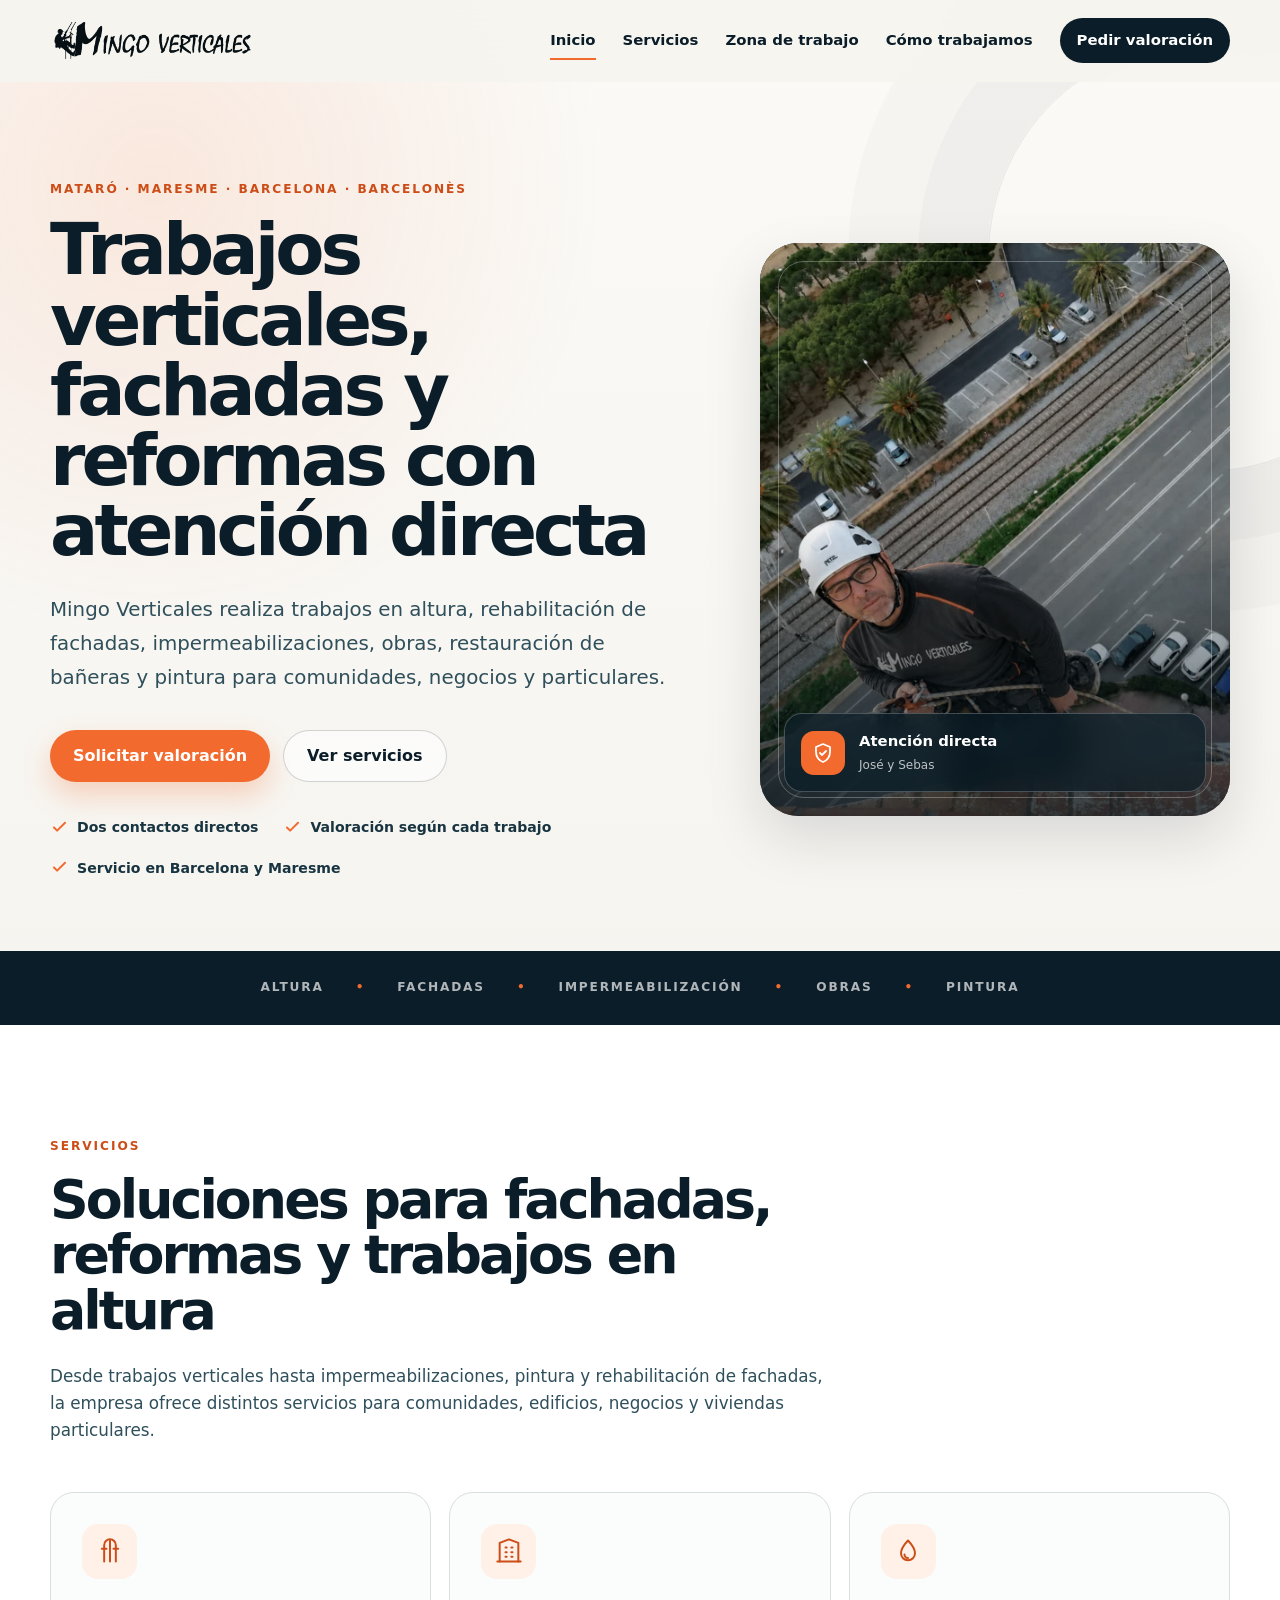
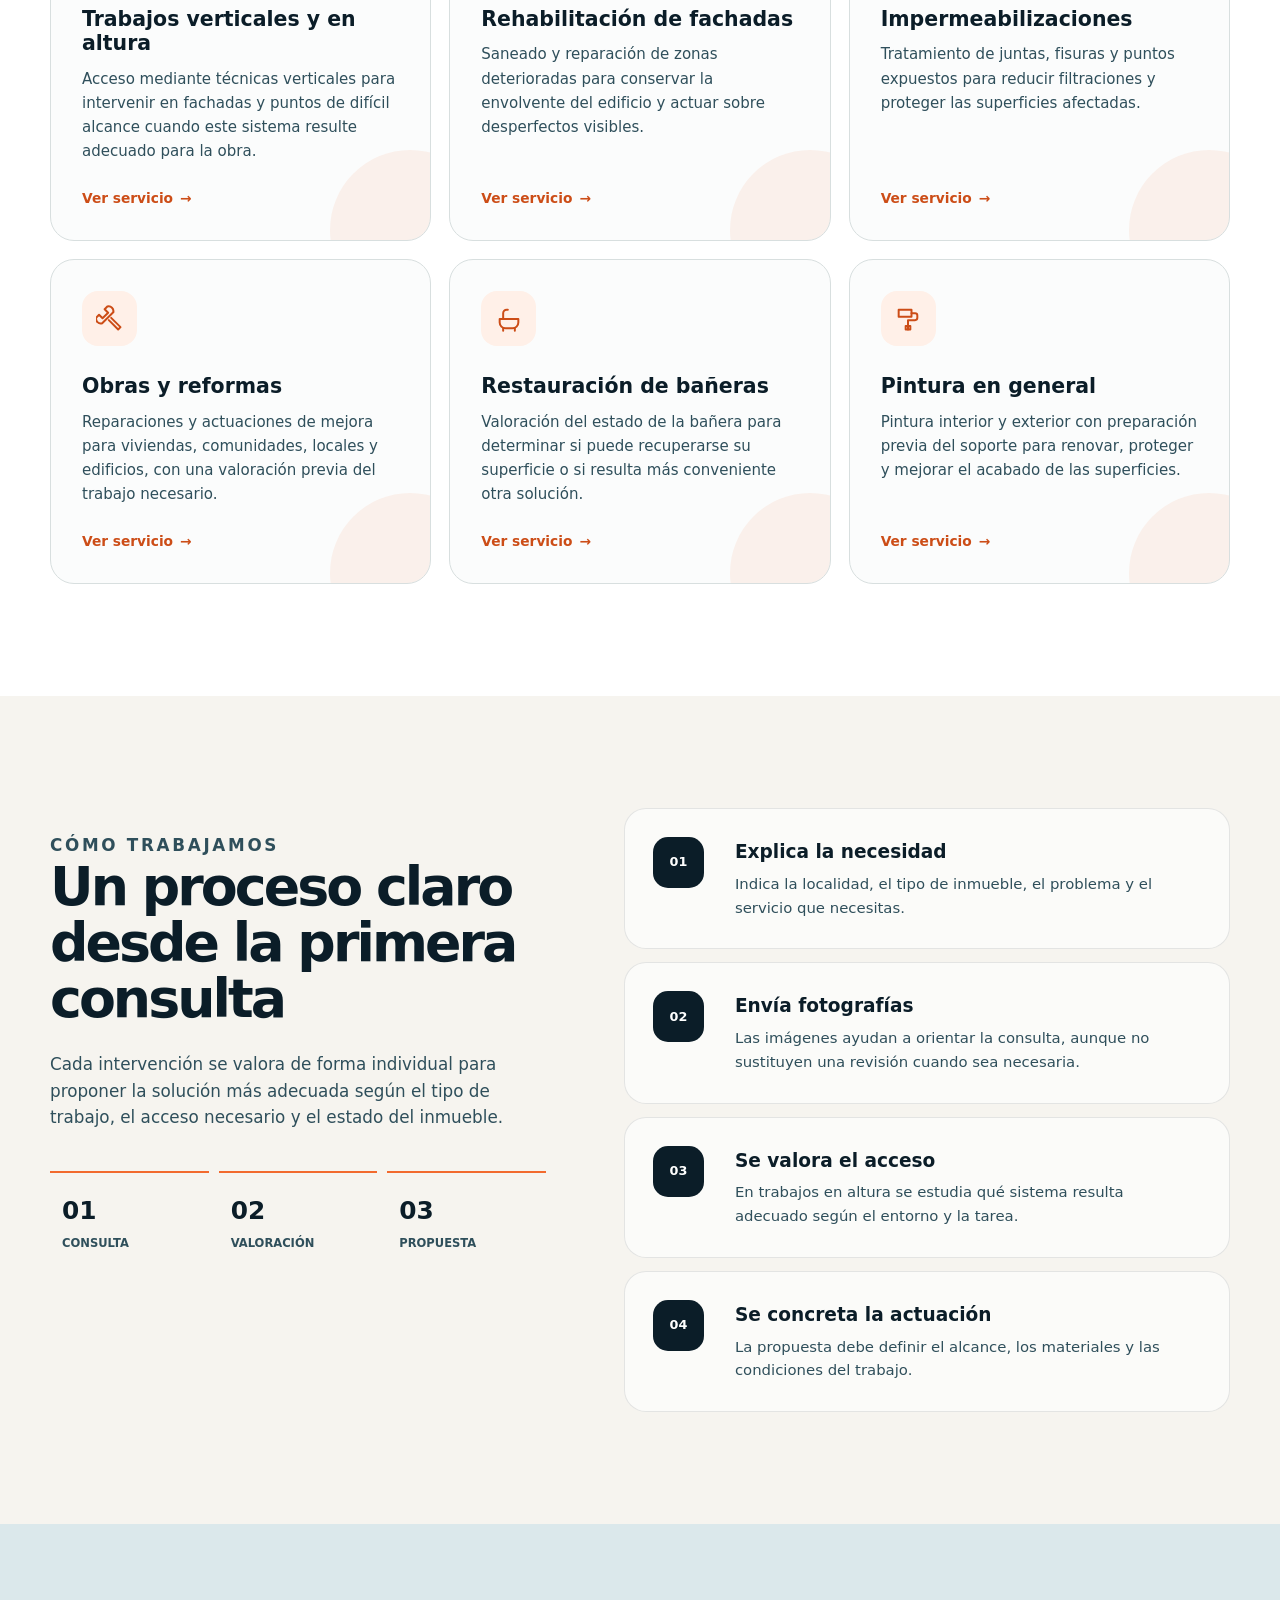
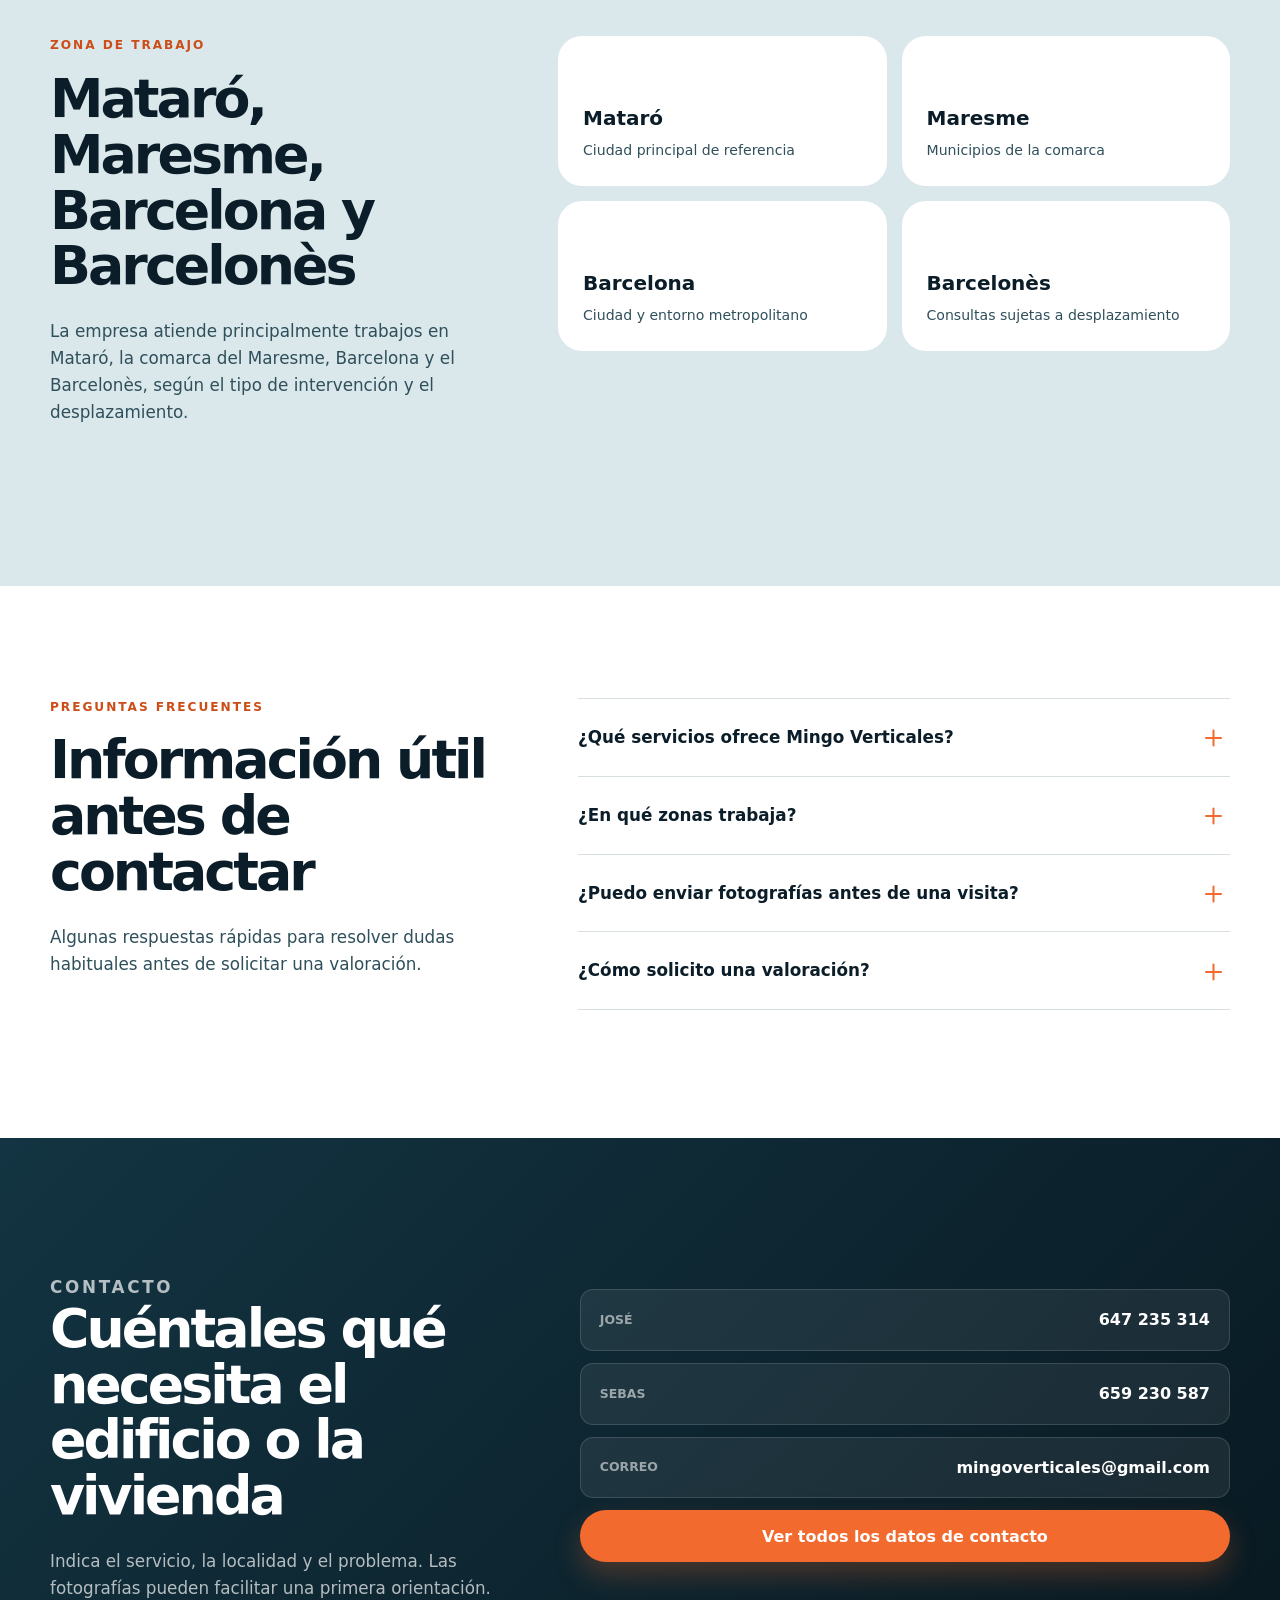
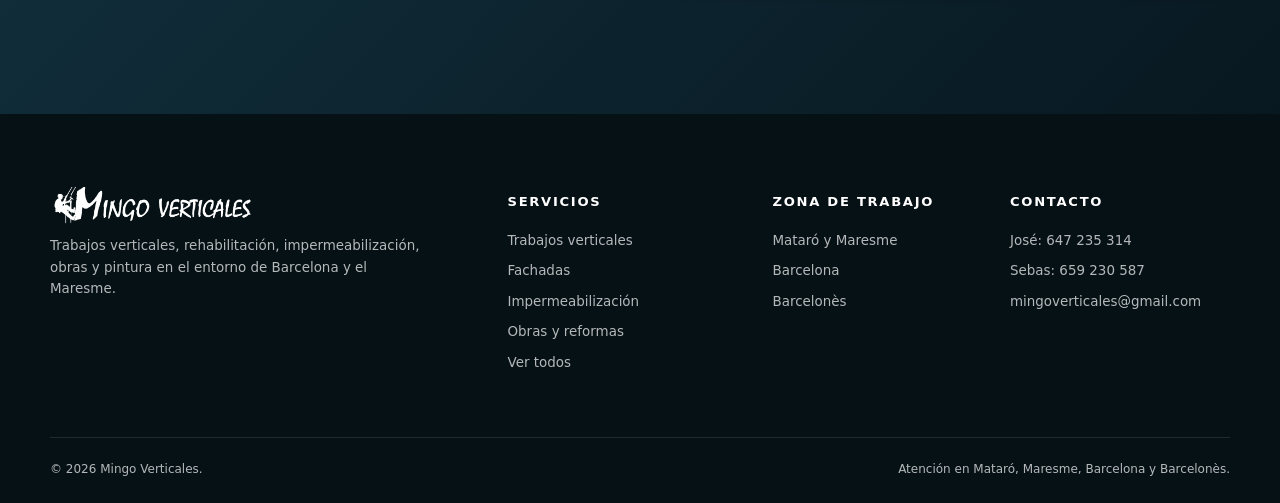
==== index.html @ 0004c6b4 "WEB MINGO-VERTICALES V1" ====
<!DOCTYPE html>
<html lang="es">
<head>
  <meta charset="UTF-8">
  <meta name="viewport" content="width=device-width, initial-scale=1.0">
  <meta name="theme-color" content="#0b1d28">
  <meta name="description" content="Trabajos verticales, rehabilitación de fachadas, impermeabilizaciones, obras, restauración de bañeras y pintura en Mataró, Maresme y Barcelona.">
  <meta name="robots" content="index, follow, max-image-preview:large">
  <title>Mingo Verticales | Trabajos verticales en Mataró y Barcelona</title>
  <meta property="og:type" content="website">
  <meta property="og:locale" content="es_ES">
  <meta property="og:site_name" content="Mingo Verticales">
  <meta property="og:title" content="Mingo Verticales | Trabajos verticales en Mataró y Barcelona">
  <meta property="og:description" content="Trabajos verticales, rehabilitación de fachadas, impermeabilizaciones, obras, restauración de bañeras y pintura en Mataró, Maresme y Barcelona.">
  <meta property="og:image" content="assets/operario-mingo-verticales.jpg">
  <meta name="twitter:card" content="summary_large_image">
  <link rel="icon" type="image/png" href="assets/mingo-icon-operario.png">
  <link rel="stylesheet" href="styles.css">
  <script src="script.js" defer></script>
  <script type="application/ld+json">
{
  "@context": "https://schema.org",
  "@graph": [
    {
      "@type": [
        "HomeAndConstructionBusiness",
        "LocalBusiness"
      ],
      "@id": "#business",
      "name": "Mingo Verticales",
      "description": "Empresa de trabajos verticales, rehabilitación de fachadas, impermeabilizaciones, obras, restauración de bañeras y pintura.",
      "email": "mailto:mingoverticales@gmail.com",
      "telephone": [
        "+34647235314",
        "+34659230587"
      ],
      "areaServed": [
        {
          "@type": "City",
          "name": "Mataró"
        },
        {
          "@type": "AdministrativeArea",
          "name": "Maresme"
        },
        {
          "@type": "City",
          "name": "Barcelona"
        },
        {
          "@type": "AdministrativeArea",
          "name": "Barcelonès"
        }
      ],
      "contactPoint": [
        {
          "@type": "ContactPoint",
          "name": "José",
          "telephone": "+34647235314",
          "contactType": "presupuestos"
        },
        {
          "@type": "ContactPoint",
          "name": "Sebas",
          "telephone": "+34659230587",
          "contactType": "presupuestos"
        }
      ],
      "serviceType": [
        "Trabajos verticales y en altura",
        "Rehabilitación de fachadas",
        "Impermeabilizaciones",
        "Obras y reformas",
        "Restauración de bañeras",
        "Pintura en general"
      ]
    },
    {
      "@type": "WebSite",
      "@id": "#website",
      "name": "Mingo Verticales",
      "inLanguage": "es"
    }
  ]
}
  </script>
</head><body>
  <a class="skip-link" href="#contenido">Saltar al contenido</a>
  <header class="site-header">
    <div class="container header-inner">
      <a class="brand" href="index.html" aria-label="Mingo Verticales, inicio">
        <img class="brand-logo" src="assets/mingo-logo-operario.png" alt="Mingo Verticales" width="300" height="100">
      </a>
      <button class="menu-toggle" type="button" aria-expanded="false" aria-controls="main-nav" aria-label="Abrir menú">
        <span></span><span></span><span></span>
      </button>
      <nav class="main-nav" id="main-nav" aria-label="Navegación principal">
        <a class="active" aria-current="page" href="index.html">Inicio</a> <a href="servicios/">Servicios</a> <a href="index.html#zona">Zona de trabajo</a> <a href="index.html#como-trabajamos">Cómo trabajamos</a> <a class="nav-cta" href="contacto/">Pedir valoración</a>
      </nav>
    </div>
  </header>
  <main id="contenido">
    <section class="hero" aria-labelledby="hero-title">
      <div class="hero-grid container">
        <div class="hero-copy reveal">
          <p class="eyebrow">Mataró · Maresme · Barcelona · Barcelonès</p>
          <h1 id="hero-title">Trabajos verticales, fachadas y reformas con atención directa</h1>
          <p class="hero-lead">Mingo Verticales realiza trabajos en altura, rehabilitación de fachadas, impermeabilizaciones, obras, restauración de bañeras y pintura para comunidades, negocios y particulares.</p>
          <div class="hero-actions">
            <a class="button button-primary" href="contacto/">Solicitar valoración</a>
            <a class="button button-secondary" href="servicios/">Ver servicios</a>
          </div>
          <ul class="hero-points" aria-label="Información principal">
            <li><svg viewBox="0 0 24 24" aria-hidden="true"><path d="m5 12 4 4L19 6"/></svg>Dos contactos directos</li>
            <li><svg viewBox="0 0 24 24" aria-hidden="true"><path d="m5 12 4 4L19 6"/></svg>Valoración según cada trabajo</li>
            <li><svg viewBox="0 0 24 24" aria-hidden="true"><path d="m5 12 4 4L19 6"/></svg>Servicio en Barcelona y Maresme</li>
          </ul>
        </div>
        <div class="hero-media reveal" aria-label="Operario de Mingo Verticales trabajando en altura">
          <picture>
            <source type="image/webp" srcset="assets/operario-mingo-verticales-640.webp 640w, assets/operario-mingo-verticales-1000.webp 1000w" sizes="(max-width: 780px) 92vw, 42vw">
            <img src="assets/operario-mingo-verticales.jpg" alt="Operario de Mingo Verticales equipado para realizar trabajos en altura" width="1254" height="1254" fetchpriority="high">
          </picture>
          <div class="hero-media-shade" aria-hidden="true"></div>
          <div class="hero-badge"><span class="hero-badge-icon" aria-hidden="true"><svg viewBox="0 0 24 24"><path d="M12 3 5 6v5c0 4.6 2.9 8.8 7 10 4.1-1.2 7-5.4 7-10V6l-7-3Z"/><path d="m9 12 2 2 4-4"/></svg></span><span><strong>Atención directa</strong><small>José y Sebas</small></span></div>
        </div>
      </div>
      <div class="hero-strip" aria-hidden="true"><span>Altura</span><span>Fachadas</span><span>Impermeabilización</span><span>Obras</span><span>Pintura</span></div>
    </section>

    <section class="section services" id="servicios" aria-labelledby="services-title">
      <div class="container">
        <div class="section-heading reveal">
          <p class="eyebrow">Servicios</p>
          <h2 id="services-title">Soluciones para fachadas, reformas y trabajos en altura</h2>
          <p>Desde trabajos verticales hasta impermeabilizaciones, pintura y rehabilitación de fachadas, la empresa ofrece distintos servicios para comunidades, edificios, negocios y viviendas particulares.</p>
        </div>
        <div class="services-grid"><a class="service-card reveal" href="servicios/trabajos-verticales/" aria-label="Más información sobre trabajos verticales y en altura">
      <span class="service-icon"><svg viewBox="0 0 24 24" aria-hidden="true"><path d="M7 21V7a5 5 0 0 1 10 0v14"/><path d="M5 10h4M15 10h4M12 3v18"/></svg></span>
      <h3>Trabajos verticales y en altura</h3>
      <p>Acceso mediante técnicas verticales para intervenir en fachadas y puntos de difícil alcance cuando este sistema resulte adecuado para la obra.</p>
      <span class="card-link">Ver servicio <span aria-hidden="true">→</span></span>
    </a>
<a class="service-card reveal" href="servicios/rehabilitacion-fachadas/" aria-label="Más información sobre rehabilitación de fachadas">
      <span class="service-icon"><svg viewBox="0 0 24 24" aria-hidden="true"><path d="M4 21V5l8-3 8 3v16"/><path d="M9 9h1M14 9h1M9 13h1M14 13h1M9 17h1M14 17h1M2 21h20"/></svg></span>
      <h3>Rehabilitación de fachadas</h3>
      <p>Saneado y reparación de zonas deterioradas para conservar la envolvente del edificio y actuar sobre desperfectos visibles.</p>
      <span class="card-link">Ver servicio <span aria-hidden="true">→</span></span>
    </a>
<a class="service-card reveal" href="servicios/impermeabilizaciones/" aria-label="Más información sobre impermeabilizaciones">
      <span class="service-icon"><svg viewBox="0 0 24 24" aria-hidden="true"><path d="M12 3s6 6.2 6 11a6 6 0 0 1-12 0c0-4.8 6-11 6-11Z"/><path d="M9 15a3 3 0 0 0 3 3"/></svg></span>
      <h3>Impermeabilizaciones</h3>
      <p>Tratamiento de juntas, fisuras y puntos expuestos para reducir filtraciones y proteger las superficies afectadas.</p>
      <span class="card-link">Ver servicio <span aria-hidden="true">→</span></span>
    </a>
<a class="service-card reveal" href="servicios/obras-reformas/" aria-label="Más información sobre obras y reformas">
      <span class="service-icon"><svg viewBox="0 0 24 24" aria-hidden="true"><path d="M14.7 6.3a4 4 0 0 0-5-5L7.4 3.6l3 3-4.8 4.8-3-3-2.3 2.3a4 4 0 0 0 5 5L15 6"/><path d="m13 11 8 8-2 2-8-8"/></svg></span>
      <h3>Obras y reformas</h3>
      <p>Reparaciones y actuaciones de mejora para viviendas, comunidades, locales y edificios, con una valoración previa del trabajo necesario.</p>
      <span class="card-link">Ver servicio <span aria-hidden="true">→</span></span>
    </a>
<a class="service-card reveal" href="servicios/restauracion-baneras/" aria-label="Más información sobre restauración de bañeras">
      <span class="service-icon"><svg viewBox="0 0 24 24" aria-hidden="true"><path d="M4 12h16v3a5 5 0 0 1-5 5H9a5 5 0 0 1-5-5v-3Z"/><path d="M7 12V7a3 3 0 0 1 3-3h1"/><path d="M7 20v2M17 20v2"/></svg></span>
      <h3>Restauración de bañeras</h3>
      <p>Valoración del estado de la bañera para determinar si puede recuperarse su superficie o si resulta más conveniente otra solución.</p>
      <span class="card-link">Ver servicio <span aria-hidden="true">→</span></span>
    </a>
<a class="service-card reveal" href="servicios/pintura-general/" aria-label="Más información sobre pintura en general">
      <span class="service-icon"><svg viewBox="0 0 24 24" aria-hidden="true"><path d="M4 4h11v6H4z"/><path d="M15 7h3a2 2 0 0 1 2 2v2a2 2 0 0 1-2 2h-6v8"/><path d="M10 18h4v3h-4z"/></svg></span>
      <h3>Pintura en general</h3>
      <p>Pintura interior y exterior con preparación previa del soporte para renovar, proteger y mejorar el acabado de las superficies.</p>
      <span class="card-link">Ver servicio <span aria-hidden="true">→</span></span>
    </a></div>
      </div>
    </section>

    <section class="section advantages" id="como-trabajamos" aria-labelledby="process-title">
      <div class="container split-layout">
        <div class="advantages-panel reveal">
          <p class="eyebrow">Cómo trabajamos</p>
          <h2 id="process-title">Un proceso claro desde la primera consulta</h2>
          <p>Cada intervención se valora de forma individual para proponer la solución más adecuada según el tipo de trabajo, el acceso necesario y el estado del inmueble.</p>
          <div class="metric-row"><div><strong>01</strong><span>Consulta</span></div><div><strong>02</strong><span>Valoración</span></div><div><strong>03</strong><span>Propuesta</span></div></div>
        </div>
        <ol class="process-list">
          <li class="reveal"><span>01</span><div><h3>Explica la necesidad</h3><p>Indica la localidad, el tipo de inmueble, el problema y el servicio que necesitas.</p></div></li>
          <li class="reveal"><span>02</span><div><h3>Envía fotografías</h3><p>Las imágenes ayudan a orientar la consulta, aunque no sustituyen una revisión cuando sea necesaria.</p></div></li>
          <li class="reveal"><span>03</span><div><h3>Se valora el acceso</h3><p>En trabajos en altura se estudia qué sistema resulta adecuado según el entorno y la tarea.</p></div></li>
          <li class="reveal"><span>04</span><div><h3>Se concreta la actuación</h3><p>La propuesta debe definir el alcance, los materiales y las condiciones del trabajo.</p></div></li>
        </ol>
      </div>
    </section>

    <section class="section area-section" id="zona" aria-labelledby="area-title">
      <div class="container area-grid">
        <div class="section-heading compact reveal">
          <p class="eyebrow">Zona de trabajo</p>
          <h2 id="area-title">Mataró, Maresme, Barcelona y Barcelonès</h2>
          <p>La empresa atiende principalmente trabajos en Mataró, la comarca del Maresme, Barcelona y el Barcelonès, según el tipo de intervención y el desplazamiento.</p>
        </div>
        <div class="area-cards">
          <article class="reveal"><strong>Mataró</strong><span>Ciudad principal de referencia</span></article>
          <article class="reveal"><strong>Maresme</strong><span>Municipios de la comarca</span></article>
          <article class="reveal"><strong>Barcelona</strong><span>Ciudad y entorno metropolitano</span></article>
          <article class="reveal"><strong>Barcelonès</strong><span>Consultas sujetas a desplazamiento</span></article>
        </div>
      </div>
    </section>

    <section class="section faq" aria-labelledby="faq-title">
      <div class="container faq-layout">
        <div class="section-heading compact reveal"><p class="eyebrow">Preguntas frecuentes</p><h2 id="faq-title">Información útil antes de contactar</h2><p>Algunas respuestas rápidas para resolver dudas habituales antes de solicitar una valoración.</p></div>
        <div class="faq-list">
          <details class="reveal"><summary>¿Qué servicios ofrece Mingo Verticales?</summary><p>Trabajos en altura, rehabilitación de fachadas, impermeabilizaciones, obras en general, restauración de bañeras y pintura en general.</p></details>
          <details class="reveal"><summary>¿En qué zonas trabaja?</summary><p>Mingo Verticales trabaja principalmente en Mataró, el Maresme, Barcelona y el Barcelonès. Para otros desplazamientos, lo mejor es consultar directamente con la empresa.</p></details>
          <details class="reveal"><summary>¿Puedo enviar fotografías antes de una visita?</summary><p>Sí. Puedes enviarlas a <a href="mailto:mingoverticales@gmail.com">mingoverticales@gmail.com</a> junto con la localidad y una explicación breve del problema.</p></details>
          <details class="reveal"><summary>¿Cómo solicito una valoración?</summary><p>Llama a José al <a href="tel:+34647235314">647 235 314</a>, a Sebas al <a href="tel:+34659230587">659 230 587</a> o utiliza el correo de la empresa.</p></details>
        </div>
      </div>
    </section>

    <section class="section contact contact-simple" aria-labelledby="contact-title">
      <div class="container contact-grid">
        <div class="contact-copy reveal"><p class="eyebrow eyebrow-light">Contacto</p><h2 id="contact-title">Cuéntales qué necesita el edificio o la vivienda</h2><p>Indica el servicio, la localidad y el problema. Las fotografías pueden facilitar una primera orientación.</p></div>
        <div class="contact-options reveal">
          <a href="tel:+34647235314"><span>José</span><strong>647 235 314</strong></a>
          <a href="tel:+34659230587"><span>Sebas</span><strong>659 230 587</strong></a>
          <a href="mailto:mingoverticales@gmail.com"><span>Correo</span><strong>mingoverticales@gmail.com</strong></a>
          <a class="button button-primary" href="contacto/">Ver todos los datos de contacto</a>
        </div>
      </div>
    </section>
  </main>
  <footer class="site-footer">
    <div class="container footer-grid">
      <div>
        <a class="brand brand-footer" href="index.html" aria-label="Mingo Verticales, inicio">
          <img class="brand-logo" src="assets/mingo-logo-operario-blanco.png" alt="Mingo Verticales" width="300" height="100">
        </a>
        <p>Trabajos verticales, rehabilitación, impermeabilización, obras y pintura en el entorno de Barcelona y el Maresme.</p>
      </div>
      <div>
        <h2>Servicios</h2>
        <a href="servicios/trabajos-verticales/">Trabajos verticales</a><a href="servicios/rehabilitacion-fachadas/">Fachadas</a><a href="servicios/impermeabilizaciones/">Impermeabilización</a><a href="servicios/obras-reformas/">Obras y reformas</a>
        <a href="servicios/">Ver todos</a>
      </div>
      <div>
        <h2>Zona de trabajo</h2>
        <p>Mataró y Maresme</p>
        <p>Barcelona</p>
        <p>Barcelonès</p>
      </div>
      <div>
        <h2>Contacto</h2>
        <a href="tel:+34647235314">José: 647 235 314</a>
        <a href="tel:+34659230587">Sebas: 659 230 587</a>
        <a href="mailto:mingoverticales@gmail.com">mingoverticales@gmail.com</a>
      </div>
    </div>
    <div class="container footer-bottom">
      <p>© <span id="current-year"></span> Mingo Verticales.</p>
      <p>Atención en Mataró, Maresme, Barcelona y Barcelonès.</p>
    </div>
  </footer>
</body>
</html>
---- styles.css ----
:root {
  --ink: #0b1d28;
  --ink-soft: #183441;
  --ink-light: #2f4f5b;
  --paper: #f6f4ef;
  --white: #ffffff;
  --line: #d8dfdf;
  --orange: #f26a2e;
  --orange-dark: #cc4d17;
  --orange-soft: #fff0e8;
  --blue-soft: #dbe8eb;
  --success: #176b45;
  --danger: #b42318;
  --shadow: 0 22px 55px rgba(7, 25, 35, 0.13);
  --radius-sm: 14px;
  --radius-md: 24px;
  --radius-lg: 38px;
  --container: 1180px;
  --header-height: 82px;
}

* {
  box-sizing: border-box;
}

html {
  scroll-behavior: smooth;
  scroll-padding-top: calc(var(--header-height) + 20px);
}

body {
  margin: 0;
  color: var(--ink);
  background: var(--paper);
  font-family: Inter, ui-sans-serif, system-ui, -apple-system, BlinkMacSystemFont, "Segoe UI", sans-serif;
  line-height: 1.6;
  text-rendering: optimizeLegibility;
}

body.menu-open {
  overflow: hidden;
}

img,
svg {
  display: block;
  max-width: 100%;
}

a {
  color: inherit;
  text-decoration: none;
}

button,
input,
textarea,
select {
  font: inherit;
}

button,
a {
  -webkit-tap-highlight-color: transparent;
}

button:focus-visible,
a:focus-visible,
input:focus-visible,
textarea:focus-visible,
select:focus-visible,
summary:focus-visible {
  outline: 3px solid rgba(242, 106, 46, 0.42);
  outline-offset: 4px;
}

.container {
  width: min(calc(100% - 40px), var(--container));
  margin-inline: auto;
}

.skip-link {
  position: fixed;
  top: 12px;
  left: 12px;
  z-index: 1000;
  padding: 10px 15px;
  border-radius: 8px;
  background: var(--white);
  color: var(--ink);
  transform: translateY(-150%);
  transition: transform 0.2s ease;
}

.skip-link:focus {
  transform: translateY(0);
}

.site-header {
  position: fixed;
  inset: 0 0 auto;
  z-index: 100;
  height: var(--header-height);
  border-bottom: 1px solid transparent;
  background: rgba(246, 244, 239, 0.9);
  backdrop-filter: blur(18px);
  transition: border-color 0.25s ease, box-shadow 0.25s ease, background 0.25s ease;
}

.site-header.scrolled {
  border-bottom-color: rgba(11, 29, 40, 0.1);
  background: rgba(246, 244, 239, 0.97);
  box-shadow: 0 8px 30px rgba(11, 29, 40, 0.08);
}

.header-inner {
  height: 100%;
  display: flex;
  align-items: center;
  justify-content: space-between;
  gap: 28px;
}

.brand {
  display: inline-flex;
  align-items: center;
  gap: 0;
  flex: 0 0 auto;
}

.brand-logo {
  width: clamp(160px, 18vw, 205px);
  height: auto;
  display: block;
}

.brand-footer .brand-logo {
  width: min(205px, 100%);
}

.brand-mark {
  width: 45px;
  height: 45px;
  display: grid;
  place-items: center;
  border-radius: 12px;
  color: var(--white);
  background: var(--orange);
  box-shadow: 0 8px 20px rgba(242, 106, 46, 0.24);
}

.brand-mark svg {
  width: 28px;
  height: 28px;
  fill: currentColor;
}

.brand-text {
  display: grid;
  line-height: 1;
}

.brand-text strong {
  font-size: 1.12rem;
  letter-spacing: 0.01em;
}

.brand-text small {
  margin-top: 4px;
  color: var(--ink-light);
  font-size: 0.7rem;
  font-weight: 800;
  letter-spacing: 0.18em;
  text-transform: uppercase;
}

.main-nav {
  display: flex;
  align-items: center;
  gap: 27px;
  font-size: 0.93rem;
  font-weight: 700;
}

.main-nav a:not(.nav-cta) {
  position: relative;
}

.main-nav a:not(.nav-cta)::after {
  content: "";
  position: absolute;
  right: 0;
  bottom: -8px;
  left: 0;
  height: 2px;
  background: var(--orange);
  transform: scaleX(0);
  transform-origin: right;
  transition: transform 0.25s ease;
}

.main-nav a:hover::after,
.main-nav a.active::after {
  transform: scaleX(1);
  transform-origin: left;
}

.nav-cta {
  padding: 11px 17px;
  border-radius: 999px;
  color: var(--white);
  background: var(--ink);
  transition: transform 0.2s ease, background 0.2s ease;
}

.nav-cta:hover {
  background: var(--orange-dark);
  transform: translateY(-2px);
}

.menu-toggle {
  width: 46px;
  height: 46px;
  display: none;
  place-items: center;
  border: 1px solid rgba(11, 29, 40, 0.14);
  border-radius: 12px;
  background: transparent;
  cursor: pointer;
}

.menu-toggle span {
  position: absolute;
  width: 21px;
  height: 2px;
  border-radius: 4px;
  background: var(--ink);
  transition: transform 0.25s ease, opacity 0.2s ease;
}

.menu-toggle span:nth-child(1) {
  transform: translateY(-7px);
}

.menu-toggle span:nth-child(3) {
  transform: translateY(7px);
}

.menu-toggle[aria-expanded="true"] span:nth-child(1) {
  transform: rotate(45deg);
}

.menu-toggle[aria-expanded="true"] span:nth-child(2) {
  opacity: 0;
}

.menu-toggle[aria-expanded="true"] span:nth-child(3) {
  transform: rotate(-45deg);
}

.hero {
  position: relative;
  overflow: hidden;
  padding-top: calc(var(--header-height) + 54px);
  background:
    radial-gradient(circle at 12% 18%, rgba(242, 106, 46, 0.12), transparent 32%),
    linear-gradient(180deg, #fbfaf7 0%, var(--paper) 100%);
}

.hero::after {
  content: "";
  position: absolute;
  top: 40px;
  right: -140px;
  width: 430px;
  height: 430px;
  border: 1px solid rgba(11, 29, 40, 0.08);
  border-radius: 50%;
  box-shadow: 0 0 0 70px rgba(11, 29, 40, 0.025), 0 0 0 140px rgba(11, 29, 40, 0.018);
  pointer-events: none;
}

.hero-grid {
  position: relative;
  z-index: 1;
  min-height: 690px;
  display: grid;
  grid-template-columns: minmax(0, 1.02fr) minmax(380px, 0.78fr);
  align-items: center;
  gap: 70px;
  padding-block: 44px 72px;
}

.eyebrow {
  margin: 0 0 15px;
  color: var(--orange-dark);
  font-size: 0.76rem;
  font-weight: 900;
  letter-spacing: 0.16em;
  text-transform: uppercase;
}

.eyebrow-light {
  color: #ffb18f;
}

.hero h1,
.section-heading h2,
.advantages-panel h2,
.safety h2,
.contact h2 {
  margin: 0;
  font-size: clamp(2.55rem, 5.6vw, 5.45rem);
  line-height: 0.98;
  letter-spacing: -0.055em;
}

.hero h1 {
  max-width: 790px;
}

.hero-lead {
  max-width: 690px;
  margin: 27px 0 0;
  color: var(--ink-light);
  font-size: clamp(1.04rem, 1.7vw, 1.24rem);
  line-height: 1.72;
}

.hero-actions {
  display: flex;
  flex-wrap: wrap;
  gap: 13px;
  margin-top: 35px;
}

.button {
  min-height: 52px;
  display: inline-flex;
  align-items: center;
  justify-content: center;
  padding: 13px 23px;
  border: 0;
  border-radius: 999px;
  font-weight: 850;
  line-height: 1.2;
  cursor: pointer;
  transition: transform 0.2s ease, box-shadow 0.2s ease, background 0.2s ease;
}

.button:hover {
  transform: translateY(-3px);
}

.button-primary {
  color: var(--white);
  background: var(--orange);
  box-shadow: 0 13px 28px rgba(242, 106, 46, 0.27);
}

.button-primary:hover {
  background: var(--orange-dark);
  box-shadow: 0 16px 34px rgba(204, 77, 23, 0.31);
}

.button-secondary {
  border: 1px solid rgba(11, 29, 40, 0.18);
  color: var(--ink);
  background: rgba(255, 255, 255, 0.55);
}

.button-secondary:hover {
  background: var(--white);
}

.button-full {
  width: 100%;
}

.hero-points {
  display: flex;
  flex-wrap: wrap;
  gap: 18px 25px;
  margin: 34px 0 0;
  padding: 0;
  list-style: none;
  color: var(--ink-soft);
  font-size: 0.88rem;
  font-weight: 750;
}

.hero-points li {
  display: flex;
  align-items: center;
  gap: 8px;
}

.hero-points svg {
  width: 19px;
  height: 19px;
  fill: none;
  stroke: var(--orange);
  stroke-linecap: round;
  stroke-linejoin: round;
  stroke-width: 2.5;
}

.hero-media {
  position: relative;
  width: min(100%, 470px);
  justify-self: end;
  aspect-ratio: 0.82;
  border-radius: var(--radius-lg);
  overflow: hidden;
  background: var(--ink);
  box-shadow: var(--shadow);
  transform: rotate(1.5deg);
}

.hero-media::before {
  content: "";
  position: absolute;
  inset: 18px;
  z-index: 3;
  border: 1px solid rgba(255, 255, 255, 0.28);
  border-radius: calc(var(--radius-lg) - 12px);
  pointer-events: none;
}

.hero-media img {
  width: 100%;
  height: 100%;
  object-fit: cover;
  object-position: 50% 37%;
  filter: saturate(0.9) contrast(1.04);
}

.hero-media-shade {
  position: absolute;
  inset: 0;
  background: linear-gradient(180deg, transparent 45%, rgba(5, 17, 24, 0.76) 100%);
}

.hero-badge {
  position: absolute;
  right: 24px;
  bottom: 24px;
  left: 24px;
  z-index: 4;
  display: flex;
  align-items: center;
  gap: 14px;
  padding: 16px;
  border: 1px solid rgba(255, 255, 255, 0.22);
  border-radius: 18px;
  color: var(--white);
  background: rgba(8, 28, 38, 0.66);
  backdrop-filter: blur(14px);
}

.hero-badge-icon {
  width: 44px;
  height: 44px;
  flex: 0 0 auto;
  display: grid;
  place-items: center;
  border-radius: 13px;
  color: var(--white);
  background: var(--orange);
}

.hero-badge svg {
  width: 24px;
  height: 24px;
  fill: none;
  stroke: currentColor;
  stroke-linecap: round;
  stroke-linejoin: round;
  stroke-width: 1.8;
}

.hero-badge span:last-child {
  display: grid;
}

.hero-badge strong {
  font-size: 0.93rem;
}

.hero-badge small {
  margin-top: 2px;
  color: rgba(255, 255, 255, 0.72);
  font-size: 0.75rem;
}

.hero-strip {
  min-height: 74px;
  display: flex;
  align-items: center;
  justify-content: center;
  flex-wrap: wrap;
  gap: 13px 32px;
  padding: 18px 30px;
  color: rgba(255, 255, 255, 0.68);
  background: var(--ink);
  font-size: 0.76rem;
  font-weight: 850;
  letter-spacing: 0.15em;
  text-transform: uppercase;
}

.hero-strip span:not(:last-child)::after {
  content: "•";
  margin-left: 32px;
  color: var(--orange);
}

.section {
  padding-block: 112px;
}

.section-heading {
  max-width: 780px;
  margin-bottom: 48px;
}

.section-heading.compact {
  max-width: 610px;
}

.section-heading h2,
.advantages-panel h2,
.safety h2,
.contact h2 {
  font-size: clamp(2.15rem, 4.2vw, 4.1rem);
  line-height: 1.04;
}

.section-heading > p:last-child,
.advantages-panel > p,
.safety-copy > p,
.contact-copy > p {
  margin: 24px 0 0;
  color: var(--ink-light);
  font-size: 1.05rem;
}

.services {
  background: var(--white);
}

.services-grid {
  display: grid;
  grid-template-columns: repeat(3, 1fr);
  gap: 18px;
}

.service-card {
  position: relative;
  min-height: 305px;
  padding: 31px;
  border: 1px solid var(--line);
  border-radius: var(--radius-md);
  overflow: hidden;
  background: #fbfcfc;
  transition: transform 0.25s ease, box-shadow 0.25s ease, border-color 0.25s ease;
}

.service-card::after {
  content: "";
  position: absolute;
  right: -60px;
  bottom: -70px;
  width: 160px;
  height: 160px;
  border-radius: 50%;
  background: rgba(242, 106, 46, 0.08);
  transition: transform 0.35s ease;
}

.service-card:hover {
  border-color: rgba(242, 106, 46, 0.42);
  box-shadow: 0 18px 38px rgba(11, 29, 40, 0.09);
  transform: translateY(-6px);
}

.service-card:hover::after {
  transform: scale(1.35);
}

.service-icon {
  width: 55px;
  height: 55px;
  display: grid;
  place-items: center;
  border-radius: 16px;
  color: var(--orange-dark);
  background: var(--orange-soft);
}

.service-icon svg {
  width: 28px;
  height: 28px;
  fill: none;
  stroke: currentColor;
  stroke-linecap: round;
  stroke-linejoin: round;
  stroke-width: 1.7;
}

.service-card h3 {
  margin: 28px 0 11px;
  font-size: 1.28rem;
  line-height: 1.2;
}

.service-card p {
  position: relative;
  z-index: 1;
  margin: 0;
  color: var(--ink-light);
  font-size: 0.94rem;
}

.advantages {
  background: var(--paper);
}

.split-layout {
  display: grid;
  grid-template-columns: 0.9fr 1.1fr;
  gap: 78px;
  align-items: start;
}

.advantages-panel {
  position: sticky;
  top: calc(var(--header-height) + 42px);
}

.metric-row {
  display: grid;
  grid-template-columns: repeat(3, 1fr);
  gap: 10px;
  margin-top: 40px;
}

.metric-row div {
  padding: 18px 12px;
  border-top: 2px solid var(--orange);
}

.metric-row strong,
.metric-row span {
  display: block;
}

.metric-row strong {
  font-size: 1.55rem;
}

.metric-row span {
  margin-top: 5px;
  color: var(--ink-light);
  font-size: 0.72rem;
  font-weight: 800;
  line-height: 1.35;
  text-transform: uppercase;
}

.process-list {
  display: grid;
  gap: 13px;
  margin: 0;
  padding: 0;
  list-style: none;
}

.process-list li {
  display: grid;
  grid-template-columns: 58px 1fr;
  gap: 24px;
  padding: 28px;
  border: 1px solid rgba(11, 29, 40, 0.1);
  border-radius: 22px;
  background: rgba(255, 255, 255, 0.6);
}

.process-list > li > span {
  width: 51px;
  height: 51px;
  display: grid;
  place-items: center;
  border-radius: 15px;
  color: var(--white);
  background: var(--ink);
  font-size: 0.8rem;
  font-weight: 900;
}

.process-list h3 {
  margin: 0 0 6px;
  font-size: 1.16rem;
}

.process-list p {
  margin: 0;
  color: var(--ink-light);
  font-size: 0.93rem;
}

.safety {
  position: relative;
  overflow: hidden;
  color: var(--white);
  background: var(--ink);
}

.safety::before {
  content: "";
  position: absolute;
  inset: 0;
  background:
    linear-gradient(90deg, rgba(242, 106, 46, 0.08) 1px, transparent 1px),
    linear-gradient(rgba(242, 106, 46, 0.08) 1px, transparent 1px);
  background-size: 46px 46px;
  mask-image: linear-gradient(90deg, black, transparent 78%);
}

.safety-grid {
  position: relative;
  z-index: 1;
  display: grid;
  grid-template-columns: 0.84fr 1.16fr;
  gap: 70px;
  align-items: center;
}

.safety-copy > p {
  color: rgba(255, 255, 255, 0.7);
}

.text-link {
  display: inline-flex;
  align-items: center;
  gap: 11px;
  margin-top: 28px;
  color: #ffb18f;
  font-weight: 850;
}

.text-link span {
  transition: transform 0.2s ease;
}

.text-link:hover span {
  transform: translateX(5px);
}

.safety-features {
  display: grid;
  grid-template-columns: repeat(2, 1fr);
  gap: 14px;
}

.safety-features article {
  min-height: 220px;
  padding: 25px;
  border: 1px solid rgba(255, 255, 255, 0.12);
  border-radius: 21px;
  background: rgba(255, 255, 255, 0.055);
}

.safety-features strong {
  color: var(--orange);
  font-size: 0.78rem;
  letter-spacing: 0.15em;
}

.safety-features h3 {
  margin: 45px 0 8px;
  font-size: 1.12rem;
}

.safety-features p {
  margin: 0;
  color: rgba(255, 255, 255, 0.64);
  font-size: 0.9rem;
}

.audiences {
  background: var(--blue-soft);
}

.audience-grid {
  display: grid;
  grid-template-columns: repeat(3, 1fr);
  gap: 17px;
}

.audience-grid article {
  min-height: 220px;
  padding: 29px;
  border-radius: 22px;
  background: rgba(255, 255, 255, 0.72);
}

.audience-grid article:nth-child(2) {
  background: var(--ink);
  color: var(--white);
}

.audience-grid h3 {
  margin: 0 0 18px;
  font-size: 1.28rem;
}

.audience-grid p {
  margin: 0;
  color: var(--ink-light);
}

.audience-grid article:nth-child(2) p {
  color: rgba(255, 255, 255, 0.68);
}

.faq {
  background: var(--white);
}

.faq-layout {
  display: grid;
  grid-template-columns: 0.82fr 1.18fr;
  gap: 75px;
  align-items: start;
}

.faq-list {
  border-top: 1px solid var(--line);
}

.faq-list details {
  border-bottom: 1px solid var(--line);
}

.faq-list summary {
  position: relative;
  padding: 25px 48px 25px 0;
  font-size: 1.05rem;
  font-weight: 850;
  cursor: pointer;
  list-style: none;
}

.faq-list summary::-webkit-details-marker {
  display: none;
}

.faq-list summary::before,
.faq-list summary::after {
  content: "";
  position: absolute;
  top: 50%;
  right: 8px;
  width: 17px;
  height: 2px;
  border-radius: 3px;
  background: var(--orange);
  transition: transform 0.2s ease;
}

.faq-list summary::after {
  transform: rotate(90deg);
}

.faq-list details[open] summary::after {
  transform: rotate(0);
}

.faq-list details p {
  max-width: 670px;
  margin: -7px 0 25px;
  padding-right: 45px;
  color: var(--ink-light);
}

.contact {
  color: var(--white);
  background: linear-gradient(135deg, #133442 0%, #081820 100%);
}

.contact-grid {
  display: grid;
  grid-template-columns: 0.82fr 1.18fr;
  gap: 78px;
  align-items: start;
}

.contact-copy {
  position: sticky;
  top: calc(var(--header-height) + 42px);
}

.contact-copy > p {
  color: rgba(255, 255, 255, 0.69);
}

.contact-note {
  display: flex;
  gap: 13px;
  margin-top: 31px;
  padding: 16px;
  border: 1px solid rgba(255, 255, 255, 0.12);
  border-radius: 15px;
  color: rgba(255, 255, 255, 0.72);
  background: rgba(255, 255, 255, 0.055);
  font-size: 0.84rem;
}

.contact-note svg {
  width: 22px;
  height: 22px;
  flex: 0 0 auto;
  fill: none;
  stroke: var(--orange);
  stroke-linecap: round;
  stroke-linejoin: round;
  stroke-width: 1.8;
}

.contact-form {
  padding: 35px;
  border-radius: var(--radius-md);
  color: var(--ink);
  background: var(--white);
  box-shadow: var(--shadow);
}

.form-honeypot {
  position: absolute;
  left: -9999px;
  width: 1px;
  height: 1px;
  overflow: hidden;
}

.contact-note a {
  color: var(--white);
  font-weight: 800;
  text-decoration: underline;
  text-underline-offset: 3px;
}

.form-row {
  margin-bottom: 17px;
}

.form-row-two {
  display: grid;
  grid-template-columns: repeat(2, 1fr);
  gap: 14px;
}

.form-row label,
.form-row-two label {
  display: block;
  margin-bottom: 7px;
  font-size: 0.78rem;
  font-weight: 850;
}

input,
textarea,
select {
  width: 100%;
  border: 1px solid #cfd7d8;
  border-radius: 12px;
  color: var(--ink);
  background: #fafcfc;
  transition: border-color 0.2s ease, box-shadow 0.2s ease, background 0.2s ease;
}

input,
select {
  height: 50px;
  padding: 0 14px;
}

textarea {
  min-height: 130px;
  padding: 13px 14px;
  resize: vertical;
}

input:focus,
textarea:focus,
select:focus {
  border-color: var(--orange);
  background: var(--white);
  box-shadow: 0 0 0 4px rgba(242, 106, 46, 0.11);
  outline: none;
}

input[aria-invalid="true"],
textarea[aria-invalid="true"],
select[aria-invalid="true"] {
  border-color: var(--danger);
}

.checkbox-row {
  display: flex;
  align-items: flex-start;
  gap: 10px;
  margin: 4px 0 5px;
  color: var(--ink-light);
  font-size: 0.82rem;
  cursor: pointer;
}

.checkbox-row input {
  width: 18px;
  height: 18px;
  margin-top: 2px;
  accent-color: var(--orange);
}

.field-error {
  min-height: 18px;
  display: block;
  margin-top: 4px;
  color: var(--danger);
  font-size: 0.72rem;
}

.form-status {
  min-height: 24px;
  margin: 14px 0 0;
  color: var(--success);
  font-size: 0.85rem;
  font-weight: 800;
  text-align: center;
}

.site-footer {
  padding: 70px 0 23px;
  color: rgba(255, 255, 255, 0.7);
  background: #061116;
}

.footer-grid {
  display: grid;
  grid-template-columns: 1.5fr 0.8fr 0.7fr 0.8fr;
  gap: 45px;
}

.brand-footer {
  color: var(--white);
}

.brand-footer .brand-text small {
  color: rgba(255, 255, 255, 0.6);
}

.footer-grid > div:first-child p {
  max-width: 370px;
}

.footer-grid h2 {
  margin: 7px 0 18px;
  color: var(--white);
  font-size: 0.82rem;
  letter-spacing: 0.13em;
  text-transform: uppercase;
}

.footer-grid a,
.footer-grid p {
  display: block;
  margin: 0 0 9px;
  font-size: 0.84rem;
}

.footer-grid a:hover,
.footer-bottom a:hover {
  color: #ffb18f;
}

.footer-bottom {
  display: flex;
  align-items: center;
  justify-content: space-between;
  gap: 25px;
  margin-top: 55px;
  padding-top: 22px;
  border-top: 1px solid rgba(255, 255, 255, 0.1);
  font-size: 0.75rem;
}

.footer-bottom p {
  margin: 0;
}

.footer-bottom div {
  display: flex;
  flex-wrap: wrap;
  gap: 18px;
}

.reveal {
  opacity: 0;
  transform: translateY(24px);
  transition: opacity 0.65s ease, transform 0.65s ease;
}

.reveal.is-visible {
  opacity: 1;
  transform: translateY(0);
}

@media (prefers-reduced-motion: reduce) {
  html {
    scroll-behavior: auto;
  }

  *,
  *::before,
  *::after {
    scroll-behavior: auto !important;
    animation-duration: 0.01ms !important;
    animation-iteration-count: 1 !important;
    transition-duration: 0.01ms !important;
  }

  .reveal {
    opacity: 1;
    transform: none;
  }
}

@media (max-width: 1020px) {
  :root {
    --header-height: 74px;
  }

  .menu-toggle {
    position: relative;
    z-index: 102;
    display: grid;
  }

  .main-nav {
    position: fixed;
    inset: 0;
    z-index: 101;
    display: flex;
    align-items: stretch;
    justify-content: center;
    flex-direction: column;
    gap: 8px;
    padding: 105px 30px 30px;
    background: rgba(246, 244, 239, 0.98);
    transform: translateX(100%);
    transition: transform 0.3s ease;
  }

  .main-nav.is-open {
    transform: translateX(0);
  }

  .main-nav a {
    padding: 13px 0;
    border-bottom: 1px solid rgba(11, 29, 40, 0.1);
    font-size: 1.25rem;
  }

  .main-nav a:not(.nav-cta)::after {
    display: none;
  }

  .nav-cta {
    margin-top: 13px;
    text-align: center;
  }

  .hero-grid {
    min-height: auto;
    grid-template-columns: 1fr 0.78fr;
    gap: 42px;
  }

  .services-grid {
    grid-template-columns: repeat(2, 1fr);
  }

  .split-layout,
  .safety-grid,
  .faq-layout,
  .contact-grid {
    gap: 48px;
  }

  .footer-grid {
    grid-template-columns: 1.4fr repeat(3, 1fr);
    gap: 25px;
  }
}

@media (max-width: 780px) {
  .container {
    width: min(calc(100% - 30px), var(--container));
  }

  .hero {
    padding-top: calc(var(--header-height) + 25px);
  }

  .hero-grid {
    grid-template-columns: 1fr;
    padding-block: 40px 58px;
  }

  .hero-copy {
    max-width: 680px;
  }

  .hero-media {
    width: min(100%, 570px);
    justify-self: center;
    aspect-ratio: 1.08;
    transform: none;
  }

  .hero-media img {
    object-position: 50% 33%;
  }

  .hero-strip span:not(:last-child)::after {
    display: none;
  }

  .section {
    padding-block: 82px;
  }

  .split-layout,
  .safety-grid,
  .faq-layout,
  .contact-grid {
    grid-template-columns: 1fr;
  }

  .advantages-panel,
  .contact-copy {
    position: static;
  }

  .safety-features,
  .audience-grid {
    grid-template-columns: 1fr;
  }

  .safety-features article {
    min-height: 170px;
  }

  .safety-features h3 {
    margin-top: 25px;
  }

  .audience-grid article {
    min-height: auto;
  }

  .footer-grid {
    grid-template-columns: repeat(2, 1fr);
  }

  .footer-grid > div:first-child {
    grid-column: 1 / -1;
  }
}

@media (max-width: 560px) {
  .brand-logo {
    width: 158px;
  }

  .hero h1 {
    font-size: clamp(2.45rem, 13vw, 4rem);
  }

  .hero-actions,
  .hero-actions .button {
    width: 100%;
  }

  .hero-points {
    display: grid;
  }

  .hero-media {
    aspect-ratio: 0.88;
    border-radius: 28px;
  }

  .hero-media::before {
    inset: 12px;
  }

  .hero-badge {
    right: 15px;
    bottom: 15px;
    left: 15px;
  }

  .hero-strip {
    justify-content: flex-start;
    gap: 10px 20px;
  }

  .services-grid,
  .metric-row {
    grid-template-columns: 1fr;
  }

  .service-card {
    min-height: 0;
  }

  .metric-row {
    gap: 0;
  }

  .process-list li {
    grid-template-columns: 47px 1fr;
    gap: 16px;
    padding: 21px;
  }

  .process-list > li > span {
    width: 43px;
    height: 43px;
  }

  .form-row-two {
    grid-template-columns: 1fr;
    gap: 0;
  }

  .contact-form {
    padding: 24px 18px;
  }

  .footer-grid {
    grid-template-columns: 1fr;
  }

  .footer-grid > div:first-child {
    grid-column: auto;
  }

  .footer-bottom {
    align-items: flex-start;
    flex-direction: column;
  }
}

/* =========================================================
   ESTRUCTURA MULTIPÁGINA
   ========================================================= */

.service-card {
  display: flex;
  flex-direction: column;
  color: inherit;
}

.service-card .card-link {
  position: relative;
  z-index: 1;
  display: inline-flex;
  align-items: center;
  gap: 7px;
  margin-top: auto;
  padding-top: 24px;
  color: var(--orange-dark);
  font-size: 0.86rem;
  font-weight: 900;
}

.page-hero {
  padding: calc(var(--header-height) + 80px) 0 86px;
  background:
    radial-gradient(circle at 10% 20%, rgba(242, 106, 46, 0.13), transparent 32%),
    linear-gradient(180deg, #fbfaf7 0%, var(--paper) 100%);
}

.page-hero-grid {
  display: grid;
  grid-template-columns: minmax(0, 1.35fr) minmax(280px, 0.65fr);
  align-items: end;
  gap: 70px;
}

.page-hero h1 {
  max-width: 880px;
  margin: 0;
  font-size: clamp(2.75rem, 5.5vw, 5.5rem);
  line-height: 0.98;
  letter-spacing: -0.055em;
}

.page-lead {
  max-width: 780px;
  margin: 28px 0 0;
  color: var(--ink-light);
  font-size: clamp(1.05rem, 1.7vw, 1.28rem);
}

.breadcrumbs {
  display: flex;
  flex-wrap: wrap;
  gap: 9px;
  margin-bottom: 28px;
  color: var(--ink-light);
  font-size: 0.82rem;
  font-weight: 750;
}

.breadcrumbs a:hover {
  color: var(--orange-dark);
}

.fact-card,
.service-summary {
  padding: 31px;
  border: 1px solid rgba(11, 29, 40, 0.12);
  border-radius: var(--radius-md);
  background: rgba(255, 255, 255, 0.8);
  box-shadow: 0 18px 45px rgba(11, 29, 40, 0.08);
}

.fact-card h2,
.service-summary h2,
.problem-panel h2 {
  margin: 0 0 14px;
  font-size: 1.2rem;
}

.fact-card p {
  margin: 0 0 20px;
  color: var(--ink-light);
}

.service-summary .service-icon-large {
  width: 66px;
  height: 66px;
  margin-bottom: 24px;
}

.service-summary dl {
  margin: 20px 0 0;
}

.service-summary dl > div {
  display: grid;
  grid-template-columns: 88px 1fr;
  gap: 15px;
  padding: 13px 0;
  border-top: 1px solid var(--line);
}

.service-summary dt {
  color: var(--ink-light);
  font-size: 0.78rem;
  font-weight: 850;
  text-transform: uppercase;
}

.service-summary dd {
  margin: 0;
  font-weight: 750;
}

.content-layout {
  display: grid;
  grid-template-columns: minmax(0, 1.35fr) minmax(280px, 0.65fr);
  align-items: start;
  gap: 70px;
}

.article-content {
  max-width: 760px;
}

.article-content h2 {
  margin: 0 0 25px;
  font-size: clamp(2rem, 3.8vw, 3.75rem);
  line-height: 1.05;
  letter-spacing: -0.04em;
}

.article-content h3 {
  margin: 42px 0 15px;
  font-size: 1.35rem;
}

.article-content p {
  margin: 0 0 20px;
  color: var(--ink-light);
  font-size: 1.04rem;
}

.check-list {
  display: grid;
  gap: 12px;
  margin: 22px 0 0;
  padding: 0;
  list-style: none;
}

.check-list li {
  position: relative;
  padding: 15px 18px 15px 48px;
  border: 1px solid var(--line);
  border-radius: 14px;
  background: var(--white);
}

.check-list li::before {
  content: "✓";
  position: absolute;
  top: 14px;
  left: 18px;
  width: 21px;
  height: 21px;
  display: grid;
  place-items: center;
  border-radius: 50%;
  color: var(--white);
  background: var(--orange-dark);
  font-size: 0.72rem;
  font-weight: 900;
}

.problem-panel {
  position: sticky;
  top: calc(var(--header-height) + 28px);
  padding: 30px;
  border-radius: var(--radius-md);
  color: var(--white);
  background: var(--ink);
}

.problem-panel ul {
  display: grid;
  gap: 13px;
  margin: 20px 0 26px;
  padding: 0;
  list-style: none;
}

.problem-panel li {
  padding-bottom: 13px;
  border-bottom: 1px solid rgba(255, 255, 255, 0.13);
  color: rgba(255, 255, 255, 0.78);
}

.problem-contact {
  display: grid;
  gap: 4px;
  padding: 18px;
  border-radius: 14px;
  background: rgba(255, 255, 255, 0.09);
}

.problem-contact span {
  color: rgba(255, 255, 255, 0.58);
  font-size: 0.74rem;
  font-weight: 850;
  letter-spacing: 0.1em;
  text-transform: uppercase;
}

.problem-contact a {
  overflow-wrap: anywhere;
  font-weight: 850;
}

.process-compact {
  background: var(--white);
}

.steps-grid {
  display: grid;
  grid-template-columns: repeat(4, 1fr);
  gap: 16px;
  margin: 0;
  padding: 0;
  list-style: none;
}

.steps-grid li {
  min-height: 240px;
  padding: 27px;
  border: 1px solid var(--line);
  border-radius: var(--radius-md);
  background: #fbfcfc;
}

.steps-grid span {
  color: var(--orange-dark);
  font-size: 0.82rem;
  font-weight: 950;
  letter-spacing: 0.12em;
}

.steps-grid h3 {
  margin: 44px 0 10px;
  font-size: 1.18rem;
}

.steps-grid p {
  margin: 0;
  color: var(--ink-light);
  font-size: 0.92rem;
}

.related-services {
  background: var(--paper);
}

.related-grid {
  display: grid;
  grid-template-columns: repeat(3, 1fr);
  gap: 18px;
}

.related-card {
  display: grid;
  gap: 17px;
  padding: 27px;
  border: 1px solid var(--line);
  border-radius: var(--radius-md);
  background: var(--white);
  transition: transform 0.25s ease, border-color 0.25s ease, box-shadow 0.25s ease;
}

.related-card:hover {
  border-color: rgba(242, 106, 46, 0.42);
  box-shadow: 0 18px 38px rgba(11, 29, 40, 0.09);
  transform: translateY(-5px);
}

.related-card strong {
  font-size: 1.1rem;
}

.related-card > span:last-child {
  color: var(--orange-dark);
  font-size: 0.84rem;
  font-weight: 850;
}

.cta-band {
  color: var(--white);
  background: var(--ink);
}

.cta-band-inner {
  display: flex;
  align-items: center;
  justify-content: space-between;
  gap: 45px;
}

.cta-band h2 {
  max-width: 760px;
  margin: 0;
  font-size: clamp(2rem, 4vw, 4rem);
  line-height: 1.03;
  letter-spacing: -0.045em;
}

.cta-band p:last-child {
  margin: 18px 0 0;
  color: rgba(255, 255, 255, 0.68);
}

.cta-actions {
  display: flex;
  flex-wrap: wrap;
  justify-content: flex-end;
  gap: 12px;
}

.button-light {
  border-color: rgba(255, 255, 255, 0.22);
  color: var(--white);
  background: rgba(255, 255, 255, 0.08);
}

.button-light:hover {
  background: rgba(255, 255, 255, 0.15);
}

.area-section {
  background: var(--blue-soft);
}

.area-grid {
  display: grid;
  grid-template-columns: minmax(0, 0.8fr) minmax(0, 1.2fr);
  align-items: start;
  gap: 60px;
}

.area-cards {
  display: grid;
  grid-template-columns: repeat(2, 1fr);
  gap: 15px;
}

.area-cards article {
  min-height: 150px;
  display: grid;
  align-content: end;
  gap: 5px;
  padding: 25px;
  border-radius: var(--radius-md);
  background: var(--white);
}

.area-cards strong {
  font-size: 1.25rem;
}

.area-cards span {
  color: var(--ink-light);
  font-size: 0.88rem;
}

.contact-simple .contact-grid {
  align-items: center;
}

.contact-options {
  display: grid;
  gap: 12px;
}

.contact-options > a:not(.button) {
  display: flex;
  align-items: center;
  justify-content: space-between;
  gap: 20px;
  padding: 17px 19px;
  border: 1px solid rgba(255, 255, 255, 0.14);
  border-radius: 13px;
  background: rgba(255, 255, 255, 0.07);
}

.contact-options span {
  color: rgba(255, 255, 255, 0.56);
  font-size: 0.78rem;
  font-weight: 800;
  text-transform: uppercase;
}

.contact-options strong {
  overflow-wrap: anywhere;
  text-align: right;
}

.contact-directory-grid {
  display: grid;
  grid-template-columns: repeat(2, 1fr);
  gap: 18px;
}

.contact-person {
  min-height: 270px;
  display: flex;
  flex-direction: column;
  align-items: flex-start;
  padding: 32px;
  border: 1px solid var(--line);
  border-radius: var(--radius-md);
  background: var(--white);
  transition: transform 0.25s ease, border-color 0.25s ease, box-shadow 0.25s ease;
}

.contact-person:hover {
  border-color: rgba(242, 106, 46, 0.42);
  box-shadow: 0 18px 38px rgba(11, 29, 40, 0.09);
  transform: translateY(-5px);
}

.contact-person.contact-email {
  grid-column: 1 / -1;
  min-height: 220px;
}

.contact-label {
  color: var(--orange-dark);
  font-size: 0.74rem;
  font-weight: 900;
  letter-spacing: 0.13em;
  text-transform: uppercase;
}

.contact-person h3 {
  margin: 48px 0 8px;
  font-size: 1.5rem;
}

.contact-person strong {
  overflow-wrap: anywhere;
  font-size: clamp(1.4rem, 3vw, 2.35rem);
  line-height: 1.15;
}

.contact-person .card-link {
  margin-top: auto;
  padding-top: 30px;
  color: var(--orange-dark);
  font-weight: 850;
}

.contact-guide {
  background: var(--blue-soft);
}

.services-hub {
  padding-top: 90px;
}

@media (max-width: 1020px) {
  .page-hero-grid,
  .content-layout,
  .area-grid {
    gap: 42px;
  }

  .steps-grid {
    grid-template-columns: repeat(2, 1fr);
  }
}

@media (max-width: 780px) {
  .page-hero {
    padding: calc(var(--header-height) + 55px) 0 68px;
  }

  .page-hero-grid,
  .content-layout,
  .area-grid {
    grid-template-columns: 1fr;
  }

  .page-hero-grid {
    align-items: start;
  }

  .problem-panel {
    position: static;
  }

  .related-grid {
    grid-template-columns: 1fr;
  }

  .cta-band-inner {
    align-items: flex-start;
    flex-direction: column;
  }

  .cta-actions {
    justify-content: flex-start;
  }
}

@media (max-width: 560px) {
  .page-hero h1 {
    font-size: clamp(2.35rem, 12vw, 3.8rem);
  }

  .steps-grid,
  .area-cards,
  .contact-directory-grid {
    grid-template-columns: 1fr;
  }

  .contact-person.contact-email {
    grid-column: auto;
  }

  .cta-actions,
  .cta-actions .button,
  .cta-band .button {
    width: 100%;
  }

  .contact-options > a:not(.button) {
    align-items: flex-start;
    flex-direction: column;
  }

  .contact-options strong {
    text-align: left;
  }
}
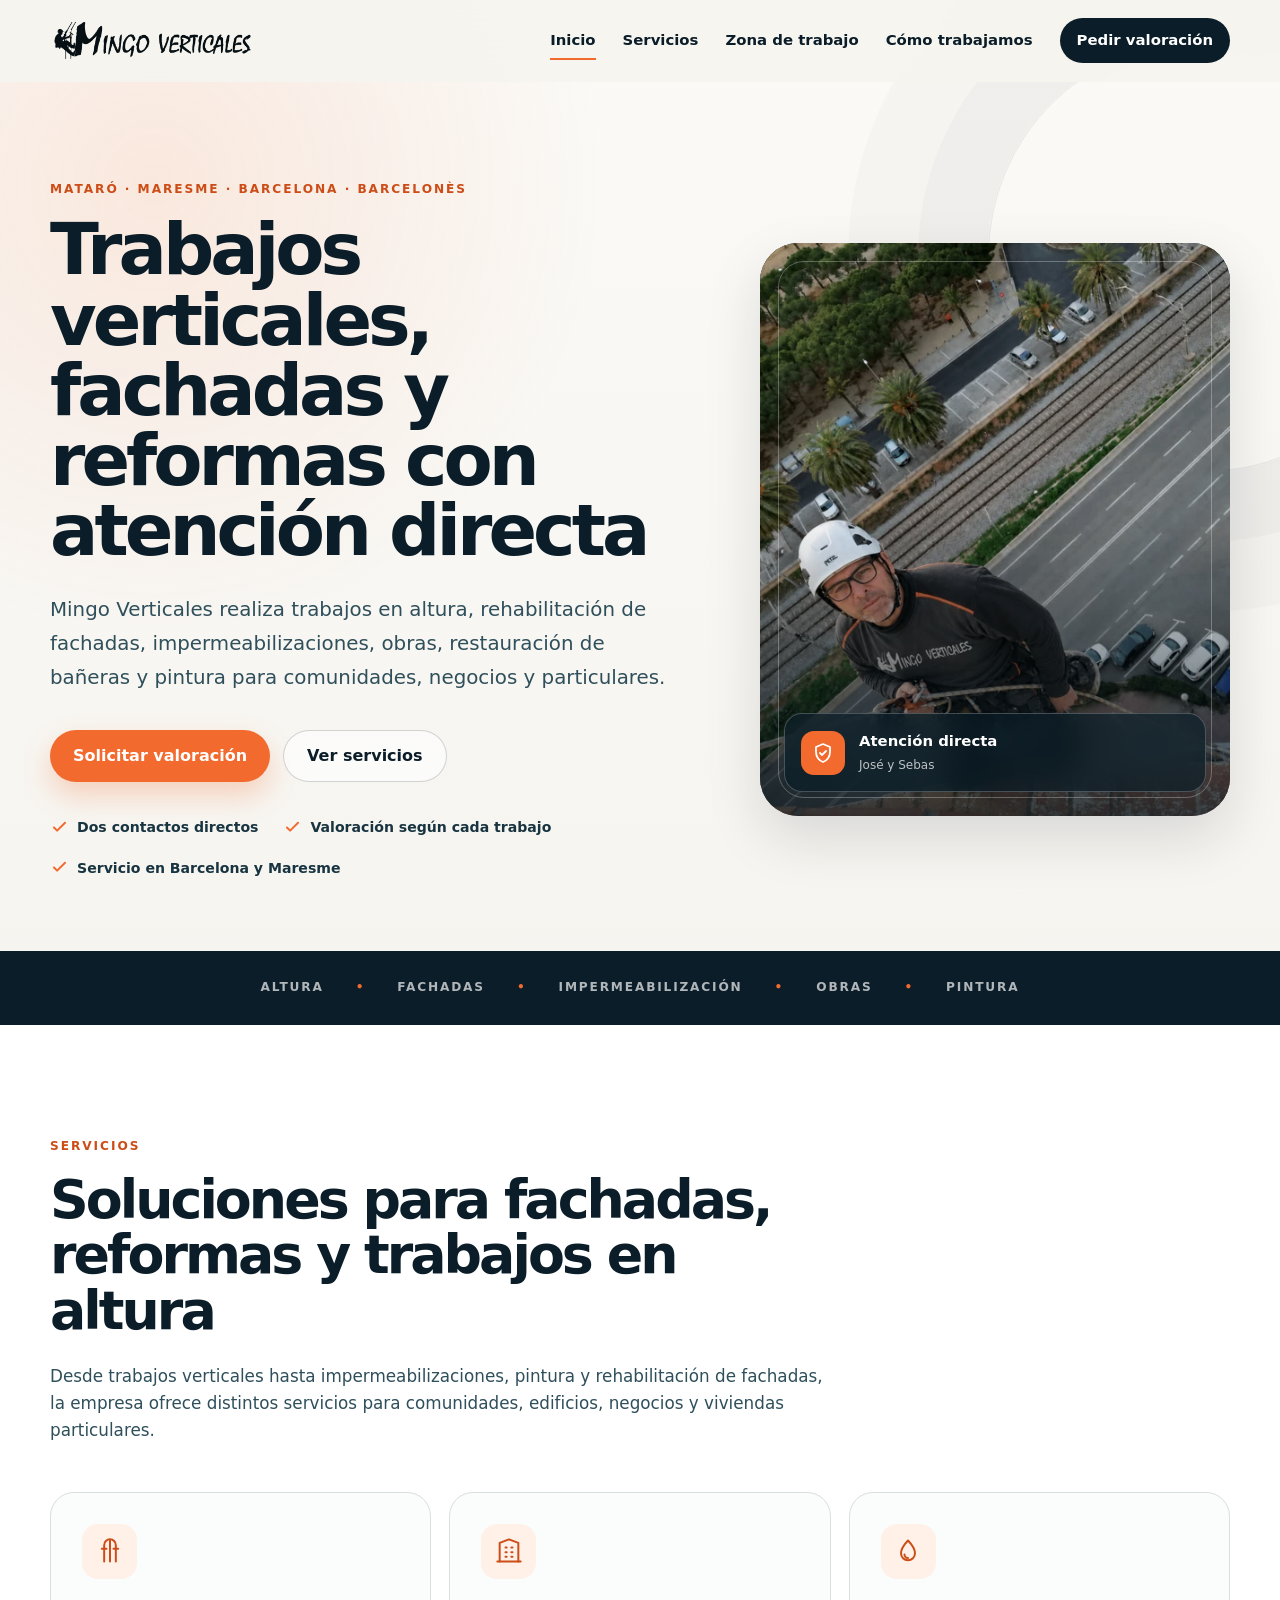
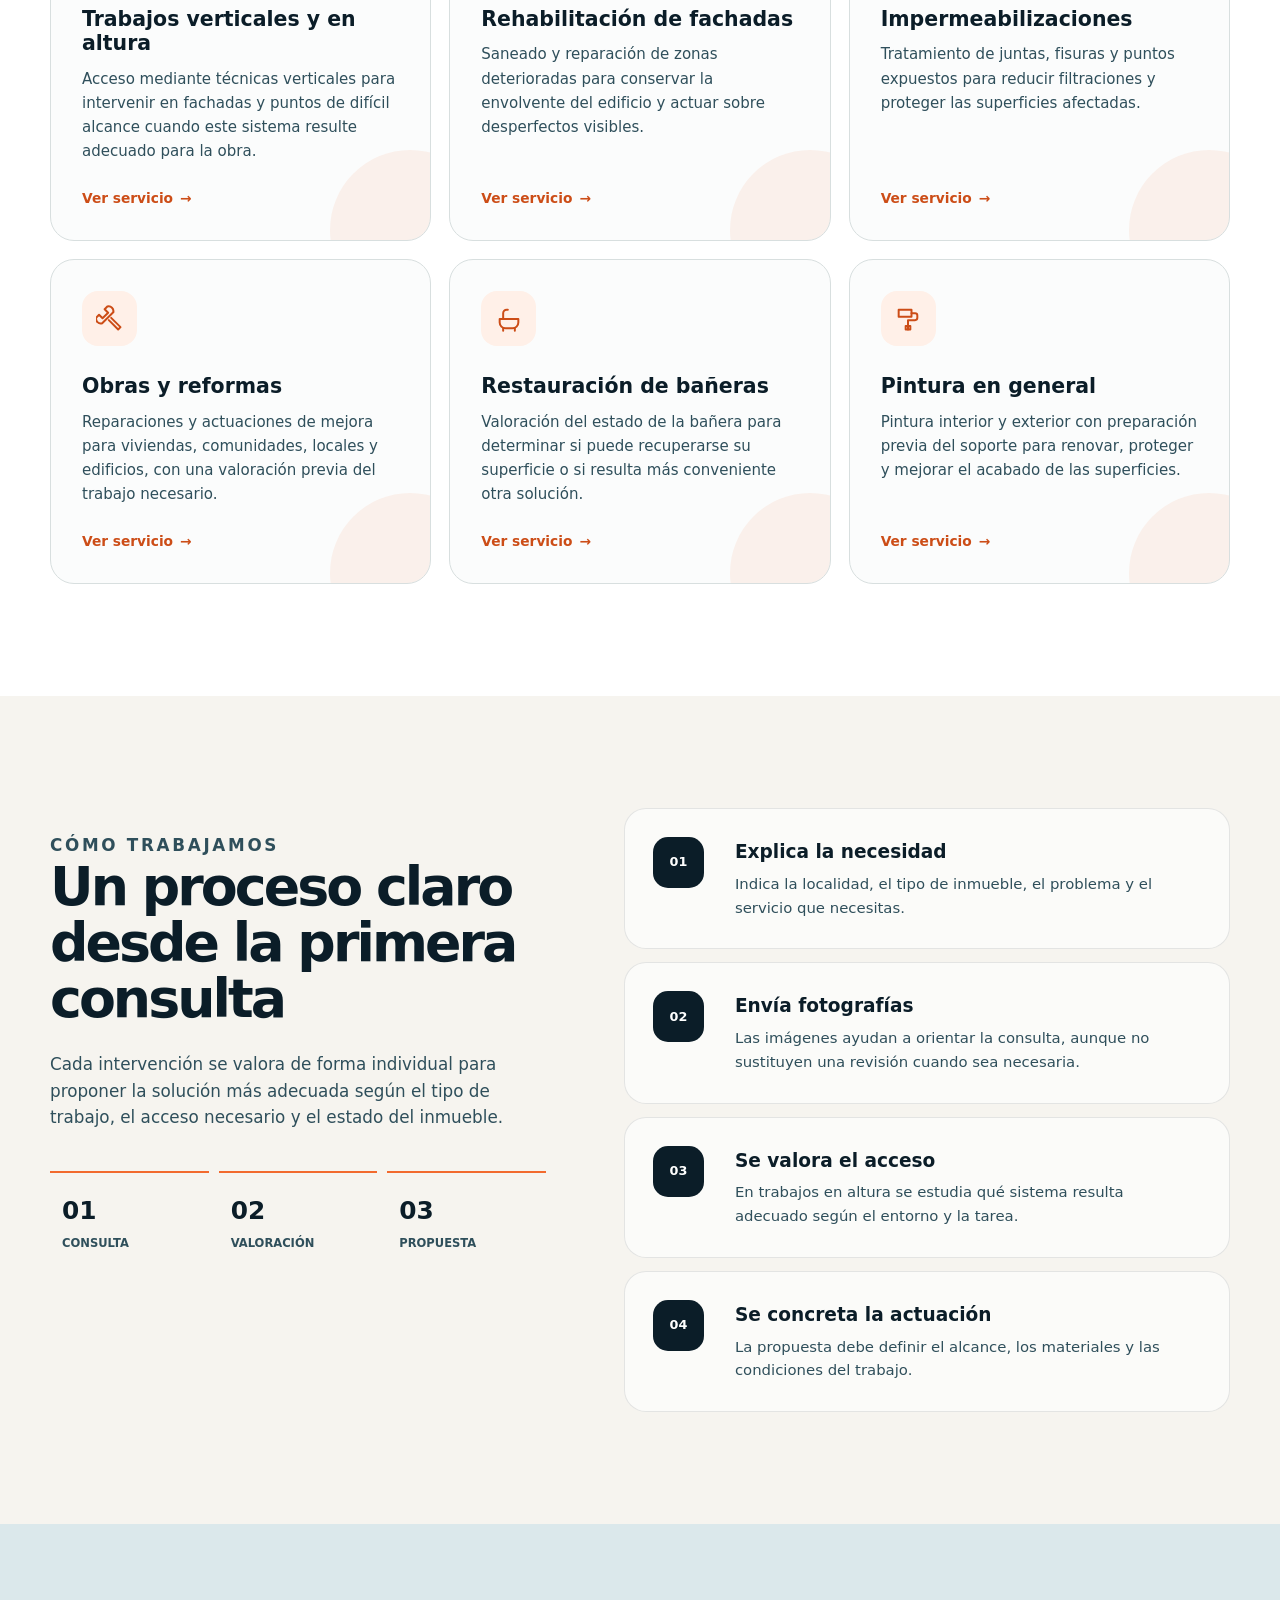
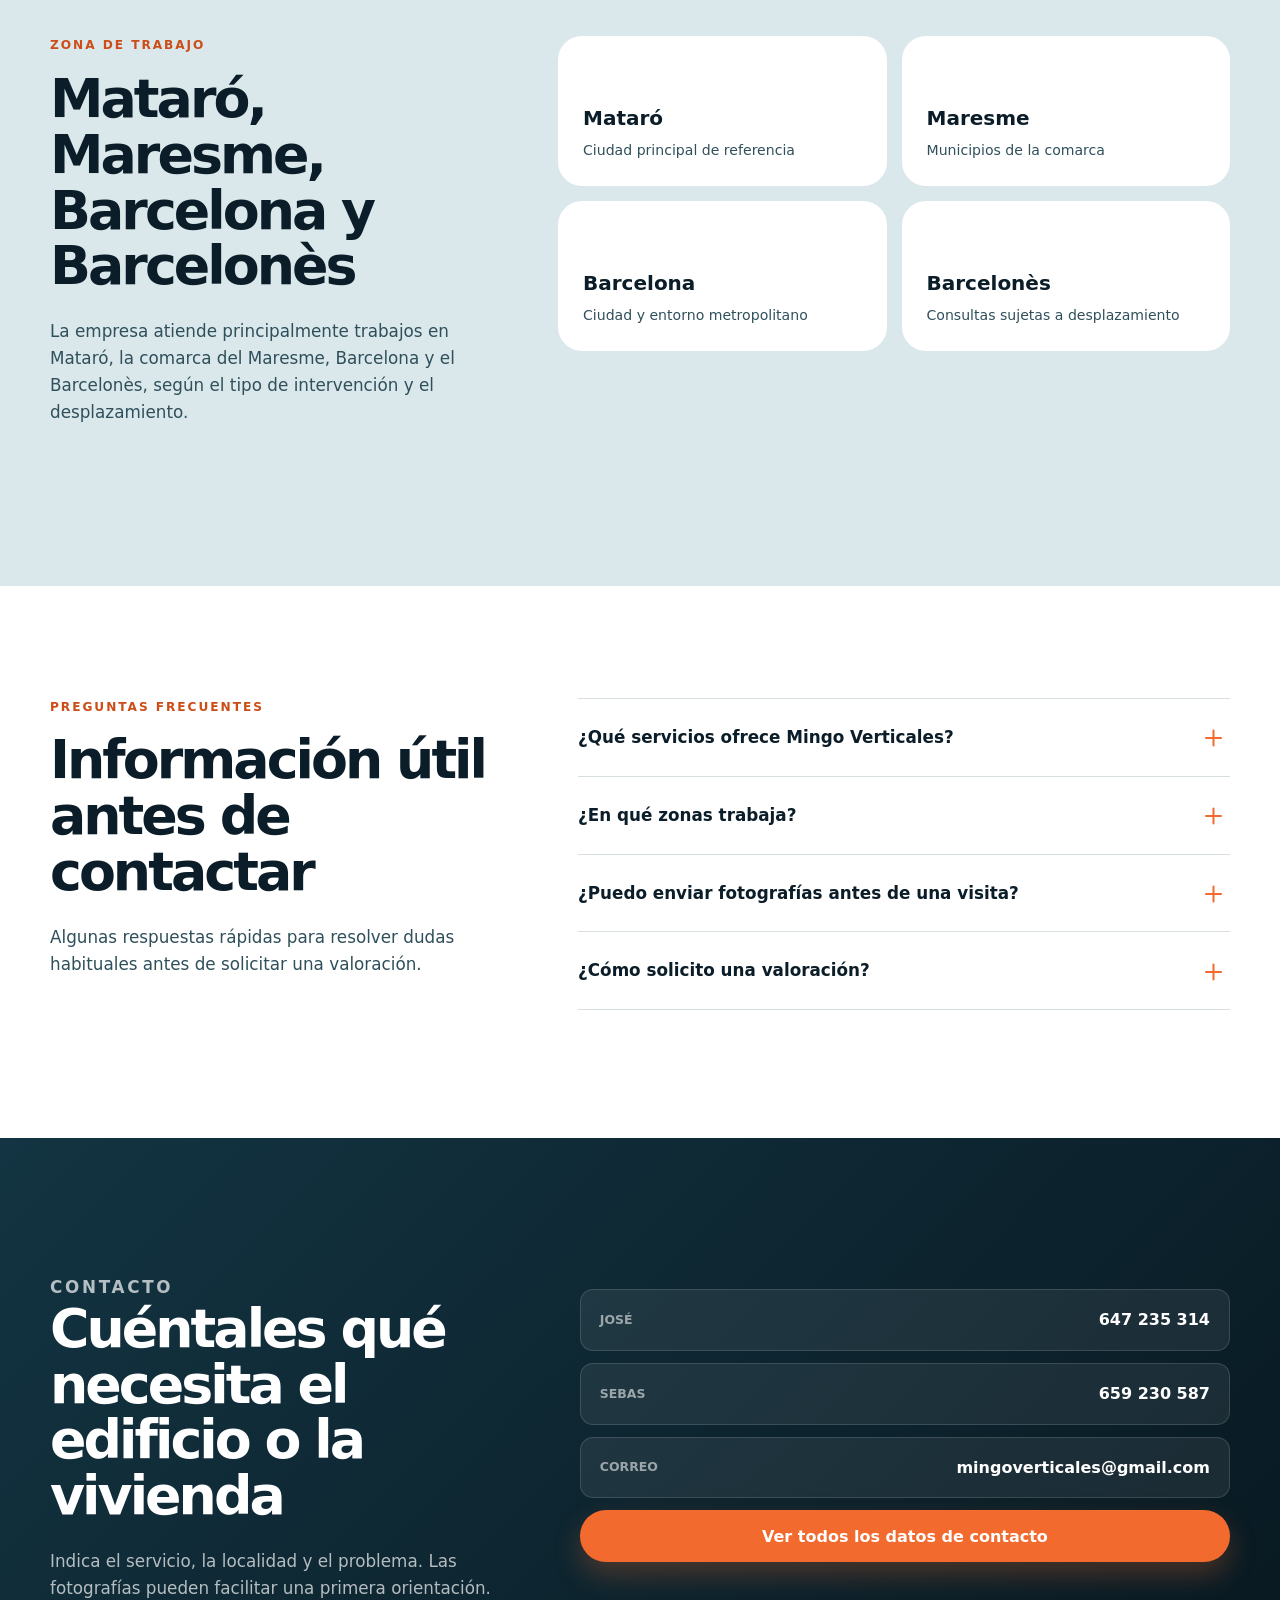
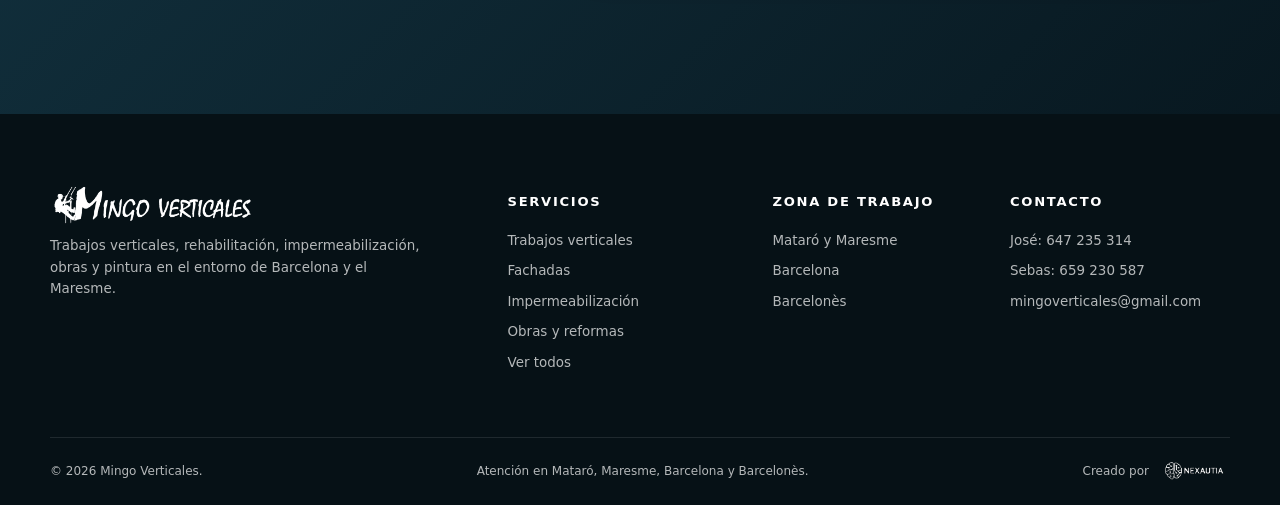
==== commit bf33ca18: "V2 MINGO VERTICALES" ====
--- a/index.html
+++ b/index.html
@@ -260,6 +260,7 @@
     <div class="container footer-bottom">
       <p>© <span id="current-year"></span> Mingo Verticales.</p>
       <p>Atención en Mataró, Maresme, Barcelona y Barcelonès.</p>
+      <p class="footer-credit">Creado por <a href="https://www.nexautia.com" target="_blank" rel="noopener noreferrer" aria-label="Nexautia, abrir en una nueva pestaña"><img src="assets/nexautia-logo.svg" alt="Nexautia" width="74" height="22"></a></p>
     </div>
   </footer>
 </body>
--- a/styles.css
+++ b/styles.css
@@ -1100,6 +1100,24 @@
   margin: 0;
 }
 
+.footer-credit {
+  display: inline-flex;
+  align-items: center;
+  gap: 7px;
+  white-space: nowrap;
+}
+
+.footer-credit a {
+  display: inline-flex;
+  align-items: center;
+}
+
+.footer-credit img {
+  display: block;
+  width: 74px;
+  height: auto;
+}
+
 .footer-bottom div {
   display: flex;
   flex-wrap: wrap;
@@ -1146,40 +1164,106 @@
     position: relative;
     z-index: 102;
     display: grid;
+    background: var(--white);
+    box-shadow: 0 8px 24px rgba(11, 29, 40, 0.1);
   }
 
   .main-nav {
     position: fixed;
-    inset: 0;
+    top: calc(var(--header-height) + 10px);
+    right: 15px;
+    bottom: auto;
+    left: auto;
     z-index: 101;
+    width: min(340px, calc(100vw - 30px));
+    max-height: calc(100dvh - var(--header-height) - 25px);
     display: flex;
     align-items: stretch;
-    justify-content: center;
+    justify-content: flex-start;
     flex-direction: column;
-    gap: 8px;
-    padding: 105px 30px 30px;
-    background: rgba(246, 244, 239, 0.98);
-    transform: translateX(100%);
-    transition: transform 0.3s ease;
+    gap: 3px;
+    padding: 12px;
+    overflow-y: auto;
+    border: 1px solid rgba(11, 29, 40, 0.1);
+    border-radius: 20px;
+    background: var(--paper);
+    box-shadow: 0 18px 48px rgba(11, 29, 40, 0.2);
+    text-align: left;
+    opacity: 0;
+    visibility: hidden;
+    pointer-events: none;
+    transform: translateY(-10px) scale(0.98);
+    transform-origin: top right;
+    transition:
+      opacity 0.2s ease,
+      visibility 0.2s ease,
+      transform 0.2s ease;
   }
 
   .main-nav.is-open {
-    transform: translateX(0);
+    opacity: 1;
+    visibility: visible;
+    pointer-events: auto;
+    transform: translateY(0) scale(1);
   }
 
   .main-nav a {
-    padding: 13px 0;
-    border-bottom: 1px solid rgba(11, 29, 40, 0.1);
-    font-size: 1.25rem;
+    width: 100%;
+    min-height: 50px;
+    display: flex;
+    align-items: center;
+    justify-content: flex-start;
+    gap: 13px;
+    padding: 12px 14px;
+    border-bottom: 1px solid rgba(11, 29, 40, 0.09);
+    border-radius: 11px;
+    font-size: 1rem;
+    text-align: left;
+  }
+
+  .main-nav a::before {
+    content: "";
+    width: 21px;
+    height: 21px;
+    flex: 0 0 21px;
+    background-repeat: no-repeat;
+    background-position: center;
+    background-size: contain;
+  }
+
+  .main-nav a:nth-child(1)::before {
+    background-image: url("data:image/svg+xml,%3Csvg xmlns='http://www.w3.org/2000/svg' viewBox='0 0 24 24' fill='none' stroke='%23cc4d17' stroke-width='2' stroke-linecap='round' stroke-linejoin='round'%3E%3Cpath d='m3 11 9-8 9 8'/%3E%3Cpath d='M5 10v10h14V10'/%3E%3Cpath d='M9 20v-6h6v6'/%3E%3C/svg%3E");
+  }
+
+  .main-nav a:nth-child(2)::before {
+    background-image: url("data:image/svg+xml,%3Csvg xmlns='http://www.w3.org/2000/svg' viewBox='0 0 24 24' fill='none' stroke='%23cc4d17' stroke-width='2' stroke-linecap='round' stroke-linejoin='round'%3E%3Crect x='3' y='3' width='7' height='7' rx='1'/%3E%3Crect x='14' y='3' width='7' height='7' rx='1'/%3E%3Crect x='3' y='14' width='7' height='7' rx='1'/%3E%3Crect x='14' y='14' width='7' height='7' rx='1'/%3E%3C/svg%3E");
+  }
+
+  .main-nav a:nth-child(3)::before {
+    background-image: url("data:image/svg+xml,%3Csvg xmlns='http://www.w3.org/2000/svg' viewBox='0 0 24 24' fill='none' stroke='%23cc4d17' stroke-width='2' stroke-linecap='round' stroke-linejoin='round'%3E%3Cpath d='M20 10c0 5-8 11-8 11S4 15 4 10a8 8 0 1 1 16 0Z'/%3E%3Ccircle cx='12' cy='10' r='2.5'/%3E%3C/svg%3E");
+  }
+
+  .main-nav a:nth-child(4)::before {
+    background-image: url("data:image/svg+xml,%3Csvg xmlns='http://www.w3.org/2000/svg' viewBox='0 0 24 24' fill='none' stroke='%23cc4d17' stroke-width='2' stroke-linecap='round' stroke-linejoin='round'%3E%3Cpath d='M4 6h16'/%3E%3Cpath d='M4 12h10'/%3E%3Cpath d='M4 18h7'/%3E%3Cpath d='m16 16 2 2 4-4'/%3E%3C/svg%3E");
+  }
+
+  .main-nav a:nth-child(5)::before {
+    background-image: url("data:image/svg+xml,%3Csvg xmlns='http://www.w3.org/2000/svg' viewBox='0 0 24 24' fill='none' stroke='%23ffffff' stroke-width='2' stroke-linecap='round' stroke-linejoin='round'%3E%3Cpath d='M21 15a4 4 0 0 1-4 4H8l-5 3V7a4 4 0 0 1 4-4h10a4 4 0 0 1 4 4Z'/%3E%3Cpath d='M8 9h8M8 13h5'/%3E%3C/svg%3E");
   }
 
   .main-nav a:not(.nav-cta)::after {
     display: none;
   }
 
+  .main-nav a:not(.nav-cta):hover,
+  .main-nav a:not(.nav-cta).active {
+    background: rgba(242, 106, 46, 0.08);
+  }
+
   .nav-cta {
-    margin-top: 13px;
-    text-align: center;
+    margin-top: 7px;
+    border-bottom: 0;
+    text-align: left;
   }
 
   .hero-grid {
@@ -1221,6 +1305,37 @@
 
   .hero-copy {
     max-width: 680px;
+    margin-inline: auto;
+    text-align: center;
+  }
+
+  .hero h1,
+  .hero-lead {
+    margin-inline: auto;
+  }
+
+  .hero-actions,
+  .hero-points {
+    justify-content: center;
+  }
+
+  .section-heading,
+  .section-heading.compact,
+  .advantages-panel,
+  .contact-copy,
+  .page-hero-grid > div:first-child {
+    margin-inline: auto;
+    text-align: center;
+  }
+
+  .breadcrumbs,
+  .page-hero-grid > div:first-child .hero-actions,
+  .cta-actions {
+    justify-content: center;
+  }
+
+  .page-lead {
+    margin-inline: auto;
   }
 
   .hero-media {
@@ -1296,6 +1411,7 @@
 
   .hero-points {
     display: grid;
+    justify-items: center;
   }
 
   .hero-media {
@@ -1871,12 +1987,14 @@
   }
 
   .cta-band-inner {
-    align-items: flex-start;
+    align-items: center;
     flex-direction: column;
+    text-align: center;
   }
 
   .cta-actions {
-    justify-content: flex-start;
+    width: 100%;
+    justify-content: center;
   }
 }
 
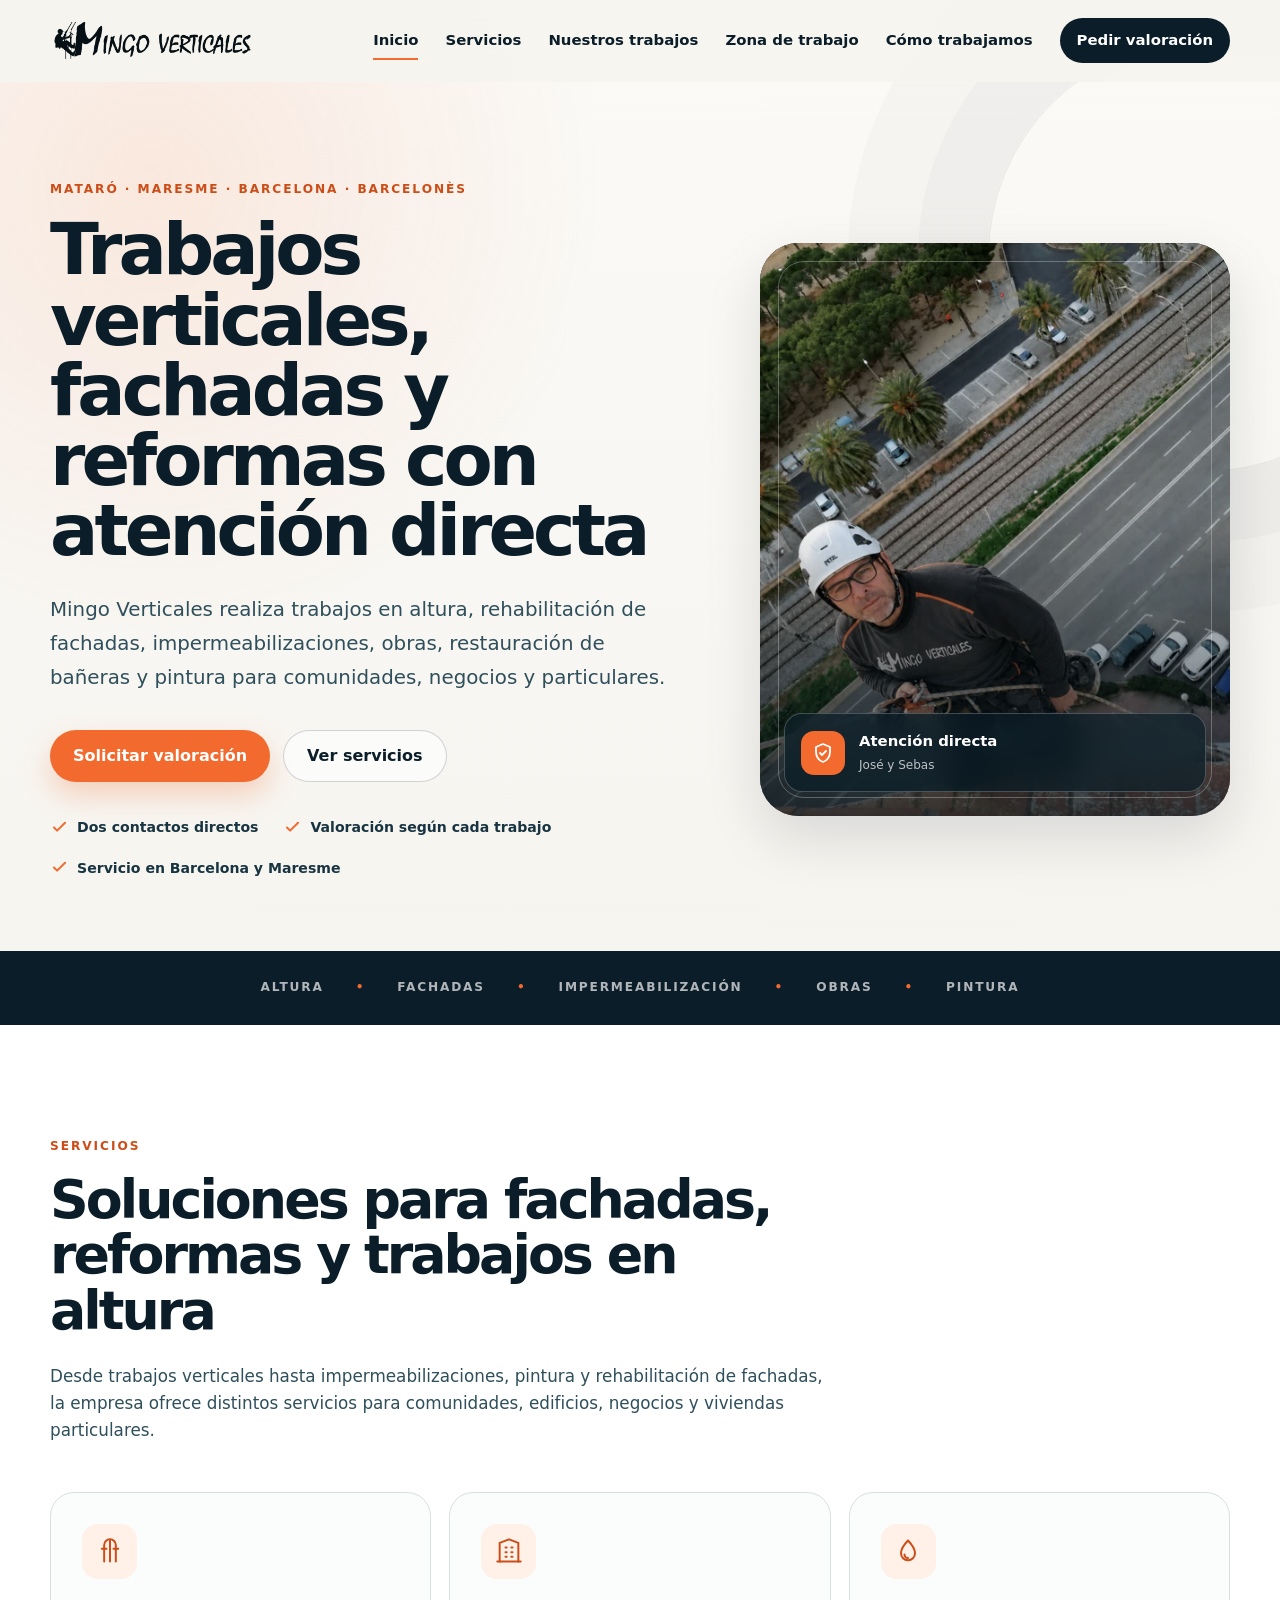
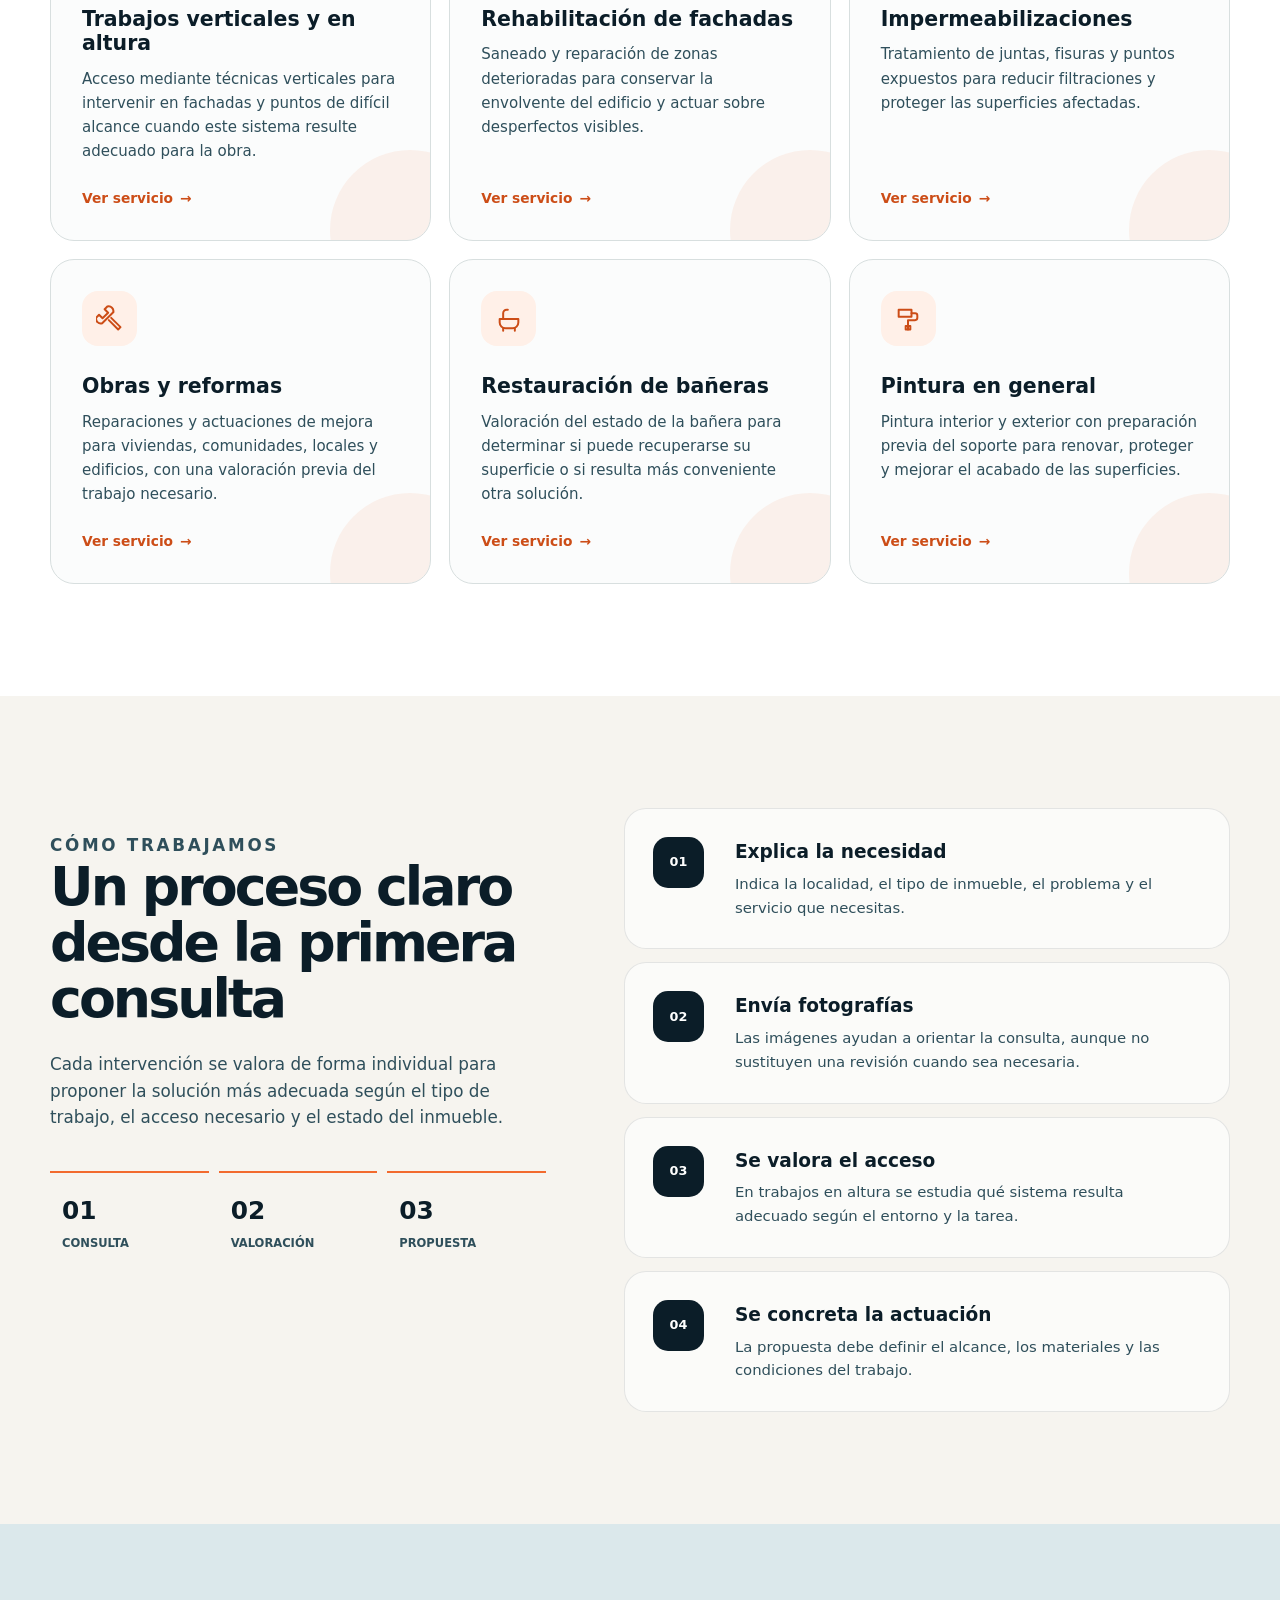
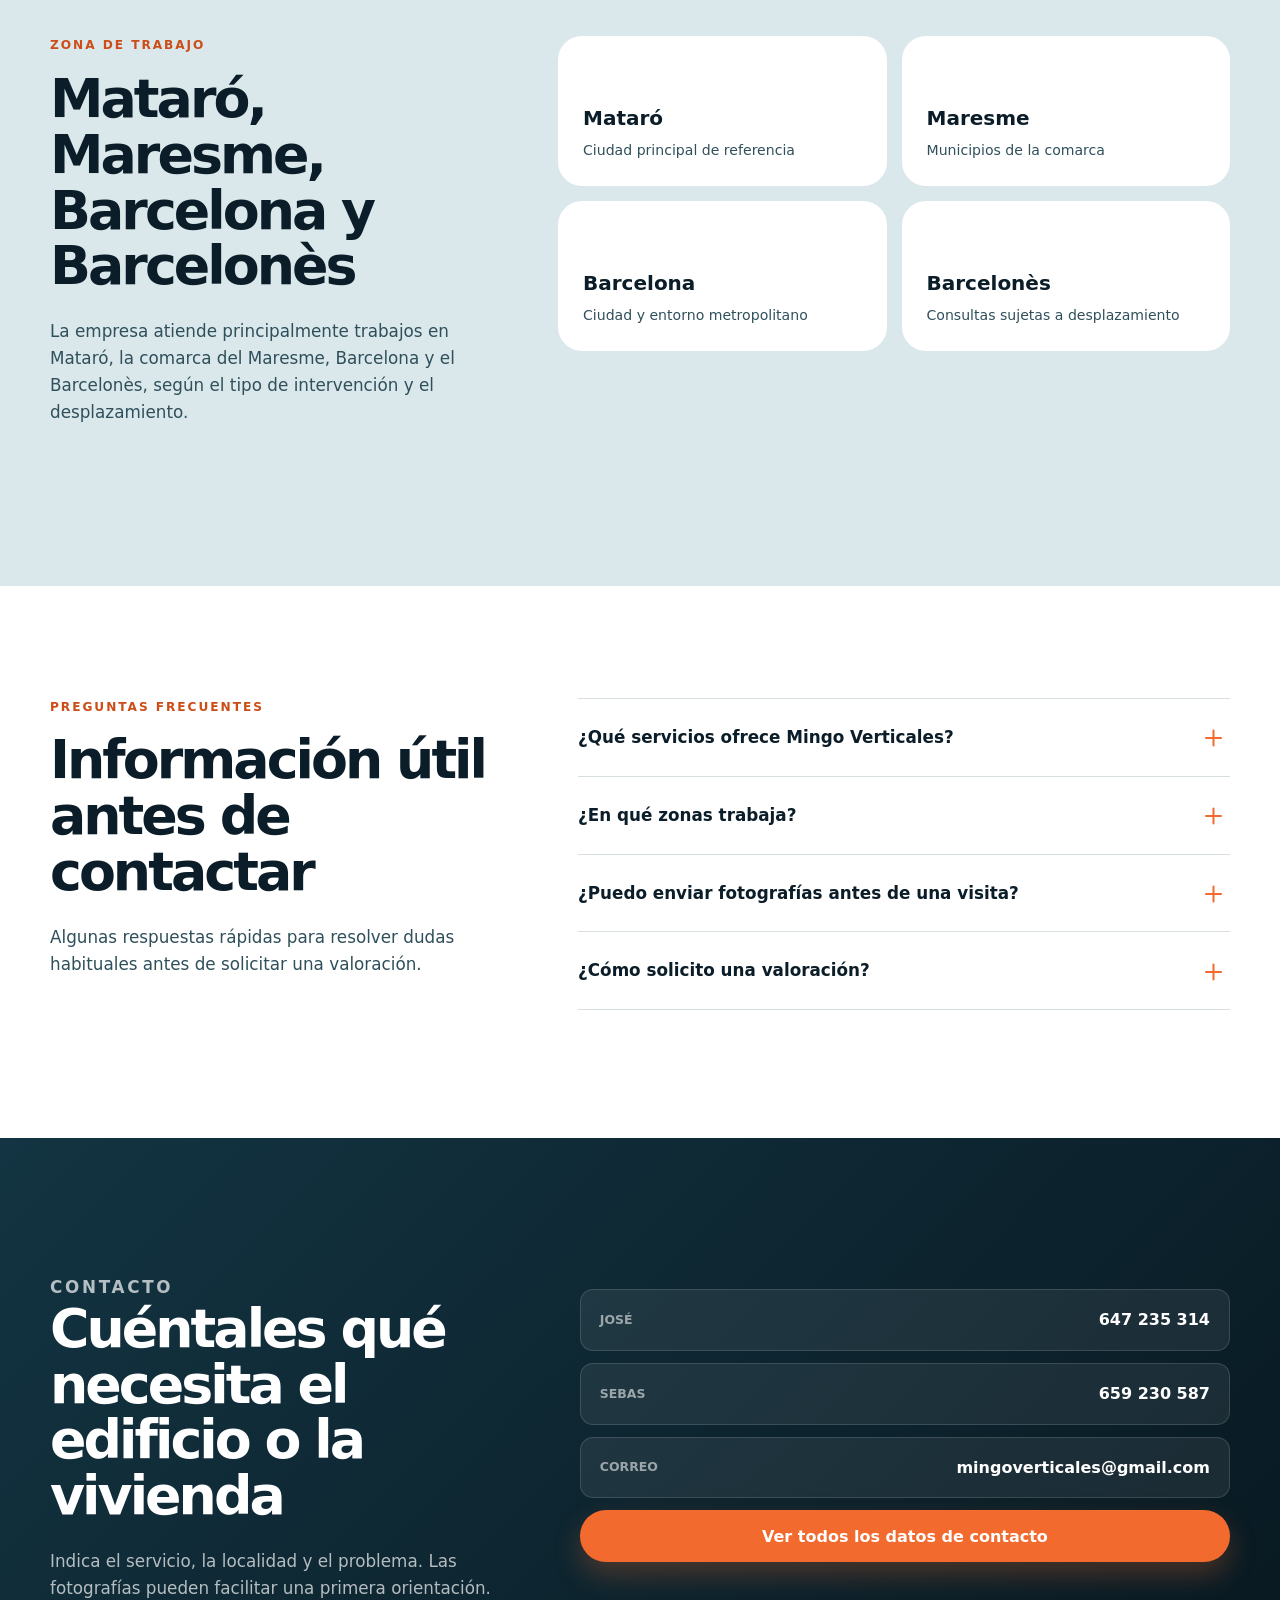
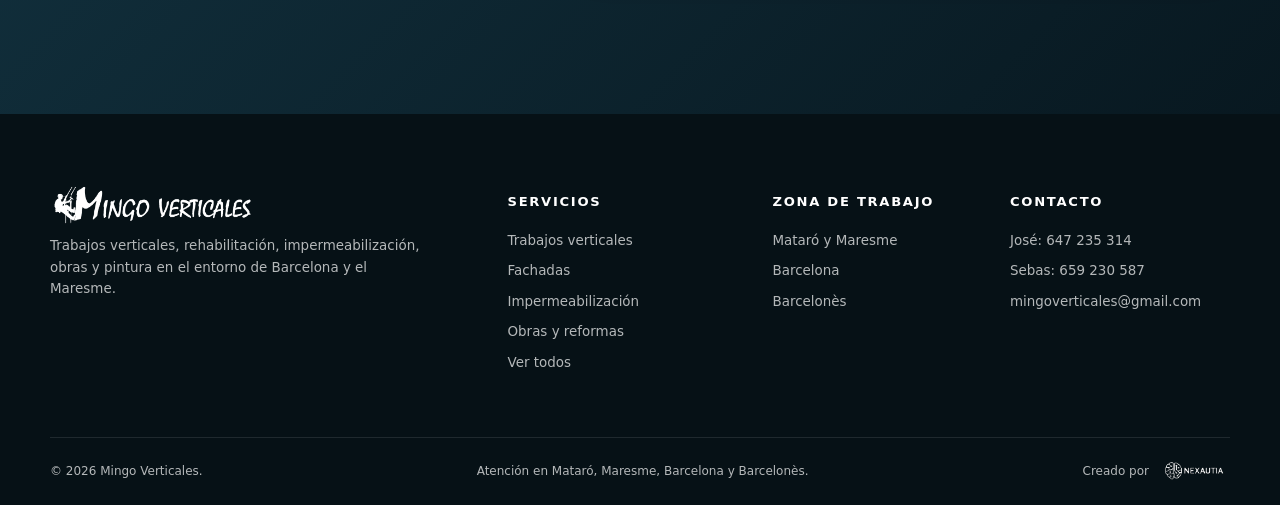
==== commit 527fab59: "Version 2.3 20260927" ====
--- a/index.html
+++ b/index.html
@@ -95,7 +95,7 @@
         <span></span><span></span><span></span>
       </button>
       <nav class="main-nav" id="main-nav" aria-label="Navegación principal">
-        <a class="active" aria-current="page" href="index.html">Inicio</a> <a href="servicios/">Servicios</a> <a href="index.html#zona">Zona de trabajo</a> <a href="index.html#como-trabajamos">Cómo trabajamos</a> <a class="nav-cta" href="contacto/">Pedir valoración</a>
+        <a class="active" aria-current="page" href="index.html">Inicio</a> <a href="servicios/">Servicios</a> <a href="trabajos/">Nuestros trabajos</a> <a href="index.html#zona">Zona de trabajo</a> <a href="index.html#como-trabajamos">Cómo trabajamos</a> <a class="nav-cta" href="contacto/">Pedir valoración</a>
       </nav>
     </div>
   </header>
--- a/styles.css
+++ b/styles.css
@@ -1240,14 +1240,18 @@
   }
 
   .main-nav a:nth-child(3)::before {
+    background-image: url("data:image/svg+xml,%3Csvg xmlns='http://www.w3.org/2000/svg' viewBox='0 0 24 24' fill='none' stroke='%23cc4d17' stroke-width='2' stroke-linecap='round' stroke-linejoin='round'%3E%3Crect x='3' y='5' width='18' height='14' rx='2'/%3E%3Cpath d='m8 11 2.5 2.5L16 8'/%3E%3C/svg%3E");
+  }
+
+  .main-nav a:nth-child(4)::before {
     background-image: url("data:image/svg+xml,%3Csvg xmlns='http://www.w3.org/2000/svg' viewBox='0 0 24 24' fill='none' stroke='%23cc4d17' stroke-width='2' stroke-linecap='round' stroke-linejoin='round'%3E%3Cpath d='M20 10c0 5-8 11-8 11S4 15 4 10a8 8 0 1 1 16 0Z'/%3E%3Ccircle cx='12' cy='10' r='2.5'/%3E%3C/svg%3E");
   }
 
-  .main-nav a:nth-child(4)::before {
+  .main-nav a:nth-child(5)::before {
     background-image: url("data:image/svg+xml,%3Csvg xmlns='http://www.w3.org/2000/svg' viewBox='0 0 24 24' fill='none' stroke='%23cc4d17' stroke-width='2' stroke-linecap='round' stroke-linejoin='round'%3E%3Cpath d='M4 6h16'/%3E%3Cpath d='M4 12h10'/%3E%3Cpath d='M4 18h7'/%3E%3Cpath d='m16 16 2 2 4-4'/%3E%3C/svg%3E");
   }
 
-  .main-nav a:nth-child(5)::before {
+  .main-nav a:nth-child(6)::before {
     background-image: url("data:image/svg+xml,%3Csvg xmlns='http://www.w3.org/2000/svg' viewBox='0 0 24 24' fill='none' stroke='%23ffffff' stroke-width='2' stroke-linecap='round' stroke-linejoin='round'%3E%3Cpath d='M21 15a4 4 0 0 1-4 4H8l-5 3V7a4 4 0 0 1 4-4h10a4 4 0 0 1 4 4Z'/%3E%3Cpath d='M8 9h8M8 13h5'/%3E%3C/svg%3E");
   }
 
@@ -2028,3 +2032,537 @@
     text-align: left;
   }
 }
+
+
+/* =========================================================
+   V2.1 · NUESTROS TRABAJOS
+   ========================================================= */
+
+.featured-work {
+  background: var(--blue-soft);
+}
+
+.featured-work-inner {
+  display: grid;
+  grid-template-columns: minmax(0, 0.78fr) minmax(0, 1.22fr);
+  align-items: center;
+  gap: 58px;
+}
+
+.featured-work-copy {
+  max-width: 520px;
+}
+
+.featured-work-copy h2,
+.work-stage-heading h2,
+.works-intro h2 {
+  margin: 0;
+  font-size: clamp(2rem, 4vw, 4rem);
+  line-height: 1.04;
+  letter-spacing: -0.045em;
+}
+
+.featured-work-copy > p:last-of-type,
+.work-stage-heading > p:last-child,
+.works-intro > p:last-child {
+  margin: 22px 0 0;
+  color: var(--ink-light);
+  font-size: 1.02rem;
+}
+
+.featured-work-copy .button {
+  margin-top: 29px;
+}
+
+.featured-work-gallery {
+  display: grid;
+  grid-template-columns: repeat(3, 1fr);
+  gap: 12px;
+}
+
+.featured-work-gallery figure,
+.work-gallery-grid figure {
+  margin: 0;
+  overflow: hidden;
+  border: 1px solid rgba(11, 29, 40, 0.1);
+  border-radius: 18px;
+  background: var(--white);
+  box-shadow: 0 14px 34px rgba(11, 29, 40, 0.08);
+}
+
+.featured-work-gallery img,
+.work-gallery-grid img {
+  width: 100%;
+  aspect-ratio: 1;
+  object-fit: cover;
+}
+
+.featured-work-gallery figcaption,
+.work-gallery-grid figcaption {
+  padding: 12px 14px;
+  color: var(--ink-soft);
+  font-size: 0.82rem;
+  font-weight: 800;
+}
+
+.works-section {
+  background: var(--white);
+}
+
+.works-intro {
+  max-width: 820px;
+  margin-bottom: 38px;
+}
+
+.work-card {
+  display: grid;
+  grid-template-columns: minmax(300px, 0.92fr) minmax(0, 1.08fr);
+  overflow: hidden;
+  border: 1px solid var(--line);
+  border-radius: var(--radius-lg);
+  background: var(--paper);
+  box-shadow: var(--shadow);
+}
+
+.work-card-media {
+  min-height: 430px;
+}
+
+.work-card-media img {
+  width: 100%;
+  height: 100%;
+  object-fit: cover;
+}
+
+.work-card-content {
+  display: flex;
+  flex-direction: column;
+  justify-content: center;
+  padding: clamp(32px, 5vw, 68px);
+}
+
+.work-card-content h2 {
+  margin: 0;
+  font-size: clamp(2rem, 3.5vw, 3.5rem);
+  line-height: 1.05;
+  letter-spacing: -0.04em;
+}
+
+.work-card-content p {
+  margin: 22px 0 0;
+  color: var(--ink-light);
+}
+
+.work-card-content .button {
+  align-self: flex-start;
+  margin-top: 28px;
+}
+
+.work-tags {
+  display: flex;
+  flex-wrap: wrap;
+  gap: 8px;
+  margin: 0 0 22px;
+  padding: 0;
+  list-style: none;
+}
+
+.work-tags li {
+  padding: 7px 11px;
+  border-radius: 999px;
+  color: var(--orange-dark);
+  background: var(--orange-soft);
+  font-size: 0.76rem;
+  font-weight: 850;
+}
+
+.work-overview {
+  background: var(--white);
+}
+
+.work-overview-grid {
+  display: grid;
+  grid-template-columns: minmax(0, 1.15fr) minmax(280px, 0.85fr);
+  align-items: start;
+  gap: 70px;
+}
+
+.work-overview-copy {
+  max-width: 760px;
+}
+
+.work-overview-copy h2 {
+  margin: 0;
+  font-size: clamp(2rem, 3.8vw, 3.75rem);
+  line-height: 1.05;
+  letter-spacing: -0.04em;
+}
+
+.work-overview-copy p {
+  margin: 22px 0 0;
+  color: var(--ink-light);
+  font-size: 1.04rem;
+}
+
+.work-stage {
+  background: var(--paper);
+}
+
+.work-stage:nth-of-type(even) {
+  background: var(--white);
+}
+
+.work-stage-heading {
+  max-width: 820px;
+  margin-bottom: 34px;
+}
+
+.work-gallery-grid {
+  display: grid;
+  grid-template-columns: repeat(auto-fit, minmax(220px, 1fr));
+  gap: 16px;
+}
+
+.work-services {
+  background: var(--blue-soft);
+}
+
+.work-service-links {
+  display: grid;
+  grid-template-columns: repeat(2, minmax(0, 1fr));
+  gap: 18px;
+}
+
+@media (max-width: 1020px) {
+  .featured-work-inner,
+  .work-overview-grid {
+    gap: 40px;
+  }
+
+  .work-card {
+    grid-template-columns: minmax(280px, 0.88fr) minmax(0, 1.12fr);
+  }
+}
+
+@media (max-width: 780px) {
+  .featured-work-inner,
+  .work-card,
+  .work-overview-grid {
+    grid-template-columns: 1fr;
+  }
+
+  .featured-work-copy,
+  .works-intro,
+  .work-stage-heading,
+  .work-overview-copy {
+    max-width: 680px;
+    margin-inline: auto;
+    text-align: center;
+  }
+
+  .featured-work-copy .button,
+  .work-card-content .button {
+    align-self: center;
+  }
+
+  .featured-work-gallery {
+    width: min(100%, 680px);
+    margin-inline: auto;
+  }
+
+  .work-card-media {
+    min-height: 0;
+    aspect-ratio: 1.45;
+  }
+
+  .work-tags {
+    justify-content: center;
+  }
+
+  .work-service-links {
+    grid-template-columns: 1fr;
+  }
+}
+
+@media (max-width: 560px) {
+  .featured-work-gallery,
+  .work-gallery-grid {
+    grid-template-columns: 1fr;
+  }
+
+  .featured-work-copy .button,
+  .work-card-content .button {
+    width: 100%;
+  }
+
+  .work-card {
+    border-radius: 26px;
+  }
+
+  .work-card-media {
+    aspect-ratio: 1;
+  }
+
+  .work-card-content {
+    padding: 28px 20px 32px;
+    text-align: center;
+  }
+}
+
+
+/* =========================================================
+   V2.2 · GALERÍA DE TRABAJOS AMPLIABLE
+   ========================================================= */
+
+.work-comparison {
+  background: var(--blue-soft);
+}
+
+.work-comparison-grid {
+  display: grid;
+  grid-template-columns: repeat(2, minmax(0, 1fr));
+  gap: 22px;
+  max-width: 1100px;
+  margin-inline: auto;
+}
+
+.work-comparison-grid figure,
+.work-gallery-grid figure {
+  position: relative;
+}
+
+.work-comparison-grid figure {
+  margin: 0;
+  overflow: hidden;
+  border: 1px solid rgba(11, 29, 40, 0.1);
+  border-radius: 20px;
+  background: var(--white);
+  box-shadow: 0 14px 34px rgba(11, 29, 40, 0.08);
+}
+
+.work-comparison-grid img,
+.work-gallery-grid img {
+  display: block;
+  width: 100%;
+  height: auto;
+  aspect-ratio: auto;
+  object-fit: contain;
+  cursor: zoom-in;
+}
+
+.work-comparison-grid img:focus-visible,
+.work-gallery-grid img:focus-visible {
+  outline: 3px solid var(--orange);
+  outline-offset: -3px;
+}
+
+.work-comparison-grid figcaption {
+  padding: 14px 16px 16px;
+  color: var(--ink-soft);
+  font-size: 0.88rem;
+  font-weight: 800;
+}
+
+.work-comparison-label {
+  position: absolute;
+  z-index: 2;
+  top: 14px;
+  left: 14px;
+  padding: 7px 11px;
+  border-radius: 999px;
+  color: var(--white);
+  background: rgba(11, 29, 40, 0.86);
+  font-size: 0.76rem;
+  font-weight: 900;
+  letter-spacing: 0.06em;
+  text-transform: uppercase;
+  pointer-events: none;
+}
+
+.work-photo-help {
+  margin-top: 13px !important;
+  font-size: 0.88rem !important;
+  font-weight: 750;
+}
+
+.work-gallery-grid {
+  grid-template-columns: repeat(2, minmax(0, 1fr));
+  gap: 22px;
+  max-width: 1100px;
+  margin-inline: auto;
+}
+
+.work-gallery-grid .work-gallery-featured {
+  grid-column: 1 / -1;
+  width: min(100%, 900px);
+  justify-self: center;
+}
+
+.work-gallery-grid figure::after,
+.work-comparison-grid figure::after {
+  content: "Ampliar foto";
+  position: absolute;
+  z-index: 3;
+  top: 14px;
+  right: 14px;
+  padding: 7px 10px;
+  border-radius: 999px;
+  color: var(--white);
+  background: rgba(11, 29, 40, 0.82);
+  font-size: 0.72rem;
+  font-weight: 850;
+  opacity: 0;
+  transform: translateY(-4px);
+  transition: opacity 0.2s ease, transform 0.2s ease;
+  pointer-events: none;
+}
+
+.work-gallery-grid figure:hover::after,
+.work-gallery-grid figure:focus-within::after,
+.work-comparison-grid figure:hover::after,
+.work-comparison-grid figure:focus-within::after {
+  opacity: 1;
+  transform: translateY(0);
+}
+
+.work-lightbox {
+  position: fixed;
+  z-index: 10000;
+  inset: 0;
+  display: none;
+  align-items: center;
+  justify-content: center;
+  padding: clamp(16px, 3vw, 34px);
+  background: rgba(5, 15, 21, 0.94);
+}
+
+.work-lightbox.is-open {
+  display: flex;
+}
+
+body.lightbox-open {
+  overflow: hidden;
+}
+
+.work-lightbox-content {
+  position: relative;
+  width: min(96vw, 1400px);
+  height: min(92vh, 980px);
+  display: grid;
+  grid-template-rows: minmax(0, 1fr) auto;
+  gap: 12px;
+}
+
+.work-lightbox-image-wrap {
+  min-height: 0;
+  display: flex;
+  align-items: center;
+  justify-content: center;
+}
+
+.work-lightbox img {
+  display: block;
+  max-width: 100%;
+  max-height: 100%;
+  width: auto;
+  height: auto;
+  object-fit: contain;
+  border-radius: 12px;
+  box-shadow: 0 24px 70px rgba(0, 0, 0, 0.35);
+}
+
+.work-lightbox-caption {
+  margin: 0;
+  color: rgba(255, 255, 255, 0.9);
+  text-align: center;
+  font-size: 0.95rem;
+  font-weight: 700;
+}
+
+.work-lightbox-close,
+.work-lightbox-prev,
+.work-lightbox-next {
+  position: absolute;
+  z-index: 2;
+  display: grid;
+  place-items: center;
+  border: 1px solid rgba(255, 255, 255, 0.22);
+  color: var(--white);
+  background: rgba(11, 29, 40, 0.82);
+  cursor: pointer;
+}
+
+.work-lightbox-close {
+  top: 0;
+  right: 0;
+  width: 46px;
+  height: 46px;
+  border-radius: 50%;
+  font-size: 1.75rem;
+  line-height: 1;
+}
+
+.work-lightbox-prev,
+.work-lightbox-next {
+  top: 50%;
+  width: 50px;
+  height: 64px;
+  border-radius: 14px;
+  transform: translateY(-50%);
+  font-size: 1.55rem;
+}
+
+.work-lightbox-prev { left: 0; }
+.work-lightbox-next { right: 0; }
+
+.work-lightbox-close:hover,
+.work-lightbox-prev:hover,
+.work-lightbox-next:hover,
+.work-lightbox-close:focus-visible,
+.work-lightbox-prev:focus-visible,
+.work-lightbox-next:focus-visible {
+  background: rgba(242, 106, 46, 0.95);
+  outline: none;
+}
+
+@media (max-width: 780px) {
+  .work-comparison-grid,
+  .work-gallery-grid {
+    grid-template-columns: 1fr;
+    gap: 18px;
+  }
+
+  .work-gallery-grid .work-gallery-featured {
+    grid-column: auto;
+    width: 100%;
+  }
+
+  .work-gallery-grid figure::after,
+  .work-comparison-grid figure::after {
+    opacity: 1;
+    transform: none;
+    font-size: 0.68rem;
+  }
+
+  .work-lightbox {
+    padding: 12px;
+  }
+
+  .work-lightbox-content {
+    width: 100%;
+    height: 94vh;
+  }
+
+  .work-lightbox-prev,
+  .work-lightbox-next {
+    width: 42px;
+    height: 54px;
+  }
+}
+
+@media (prefers-reduced-motion: reduce) {
+  .work-gallery-grid figure::after,
+  .work-comparison-grid figure::after {
+    transition: none;
+  }
+}
